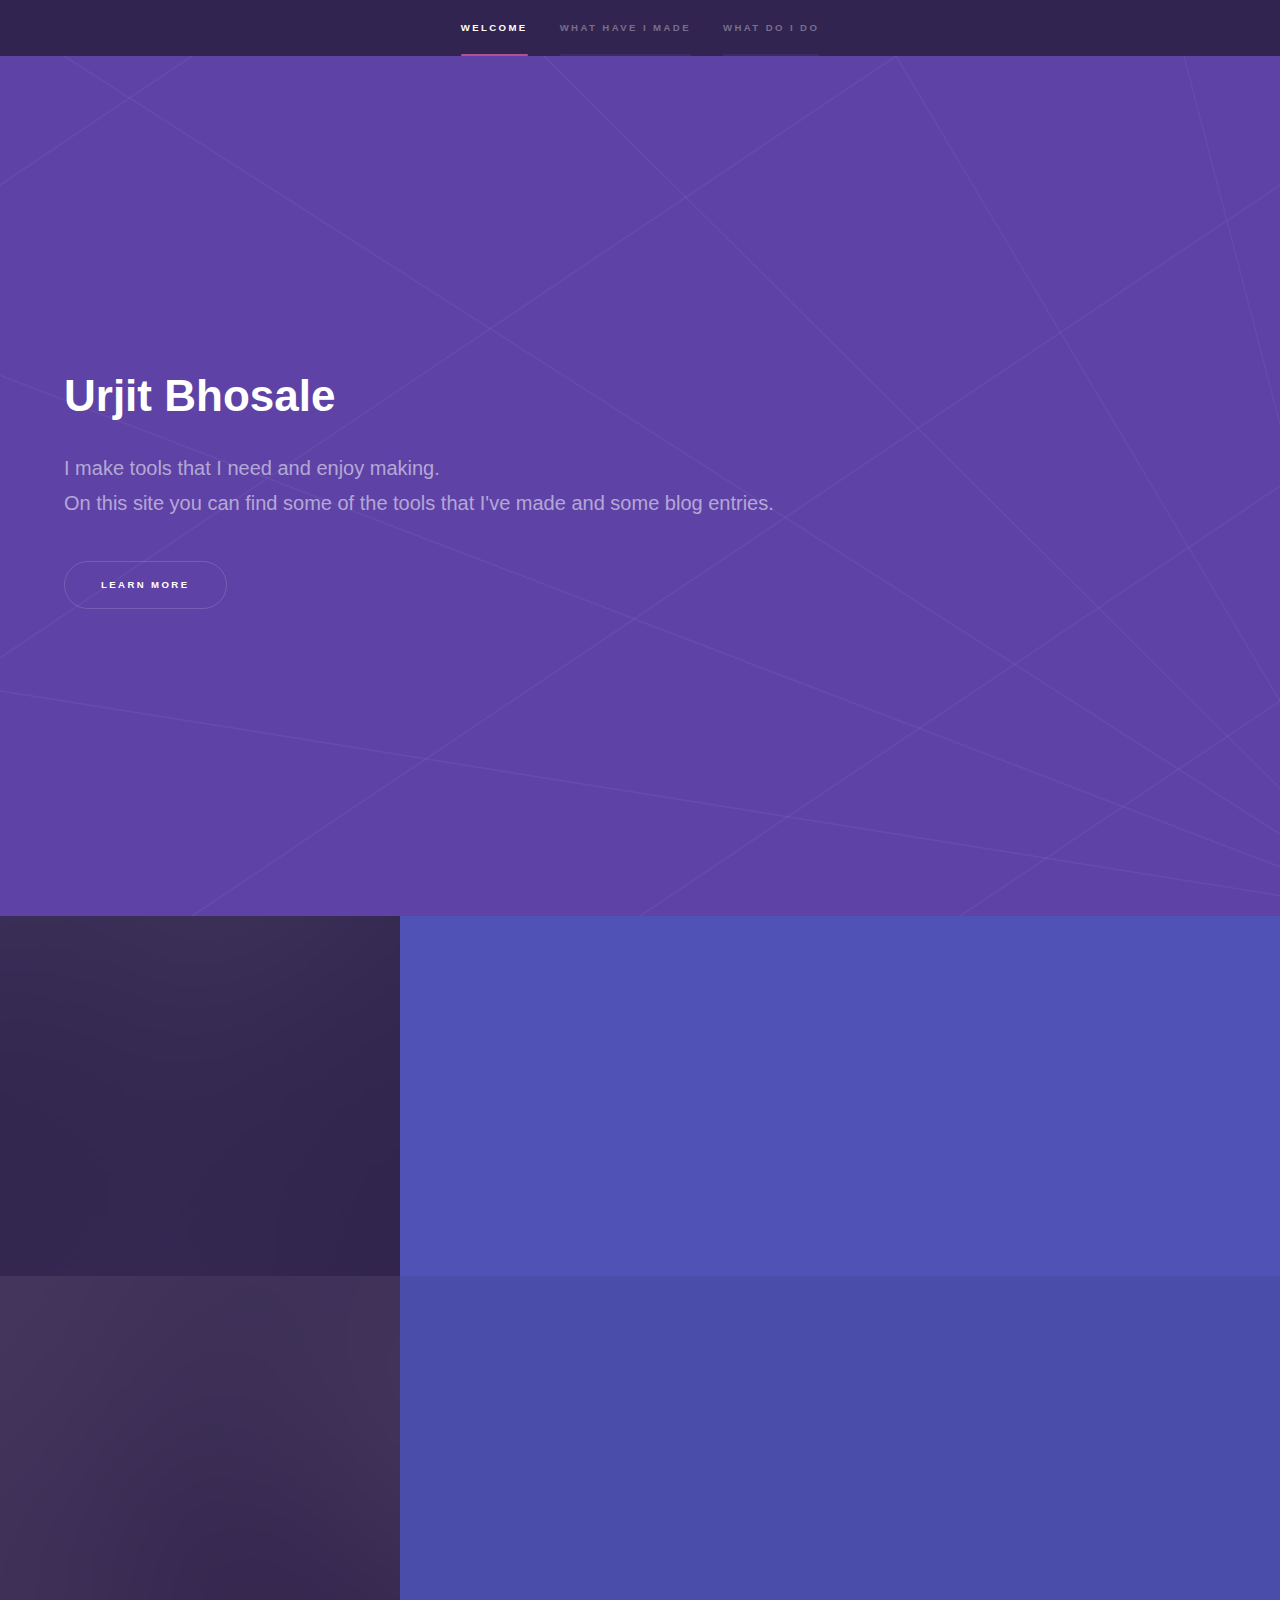
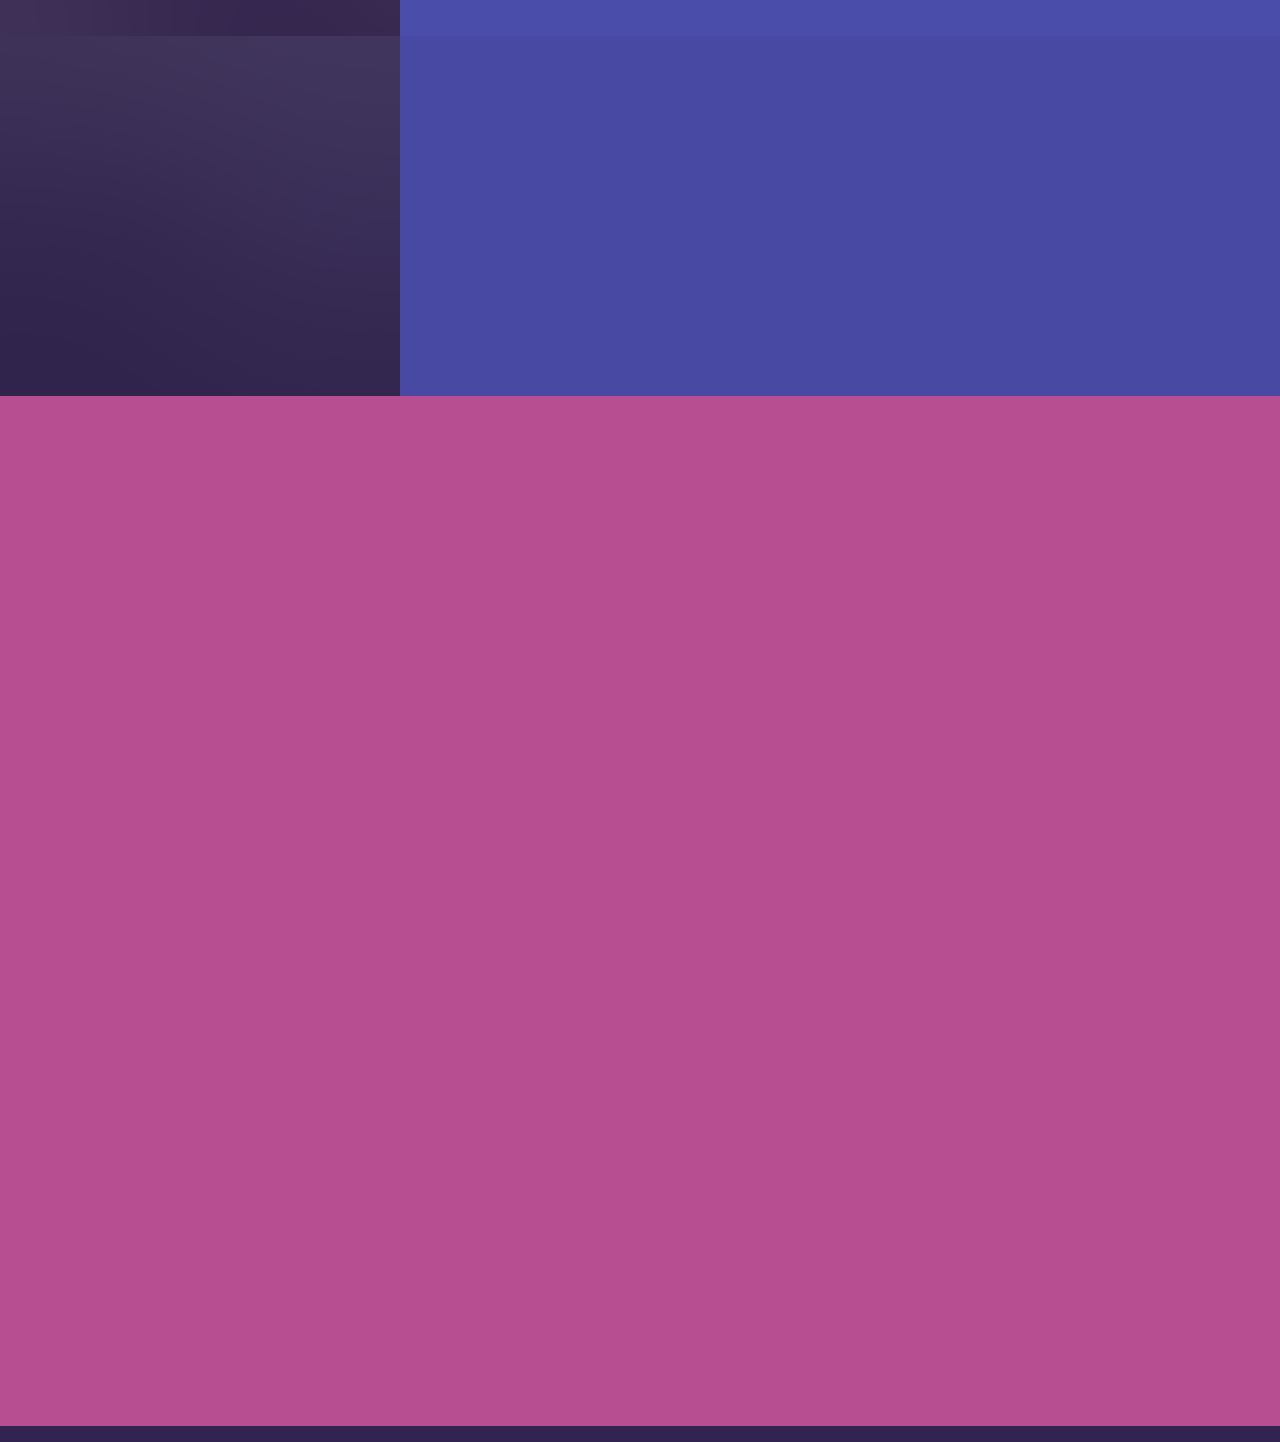
==== index.html @ 3d72e9d4 "first commit" ====
<!DOCTYPE HTML>
<html>
	<head>
		<title>Hyperspace by HTML5 UP</title>
		<meta charset="utf-8" />
		<meta name="viewport" content="width=device-width, initial-scale=1, user-scalable=no" />
		<link rel="stylesheet" href="assets/css/main.css" />
		<noscript><link rel="stylesheet" href="assets/css/noscript.css" /></noscript>
	</head>
	<body class="is-preload">

		<!-- Sidebar -->
			<section id="sidebar">
				<div class="inner">
					<nav>
						<ul>
							<li><a href="#intro">Welcome</a></li>
							<li><a href="#one">What have i made</a></li>
							<li><a href="#two">What do i do</a></li>
						</ul>
					</nav>
				</div>
			</section>

		<!-- Wrapper -->
			<div id="wrapper">

				<!-- Intro -->
					<section id="intro" class="wrapper style1 fullscreen fade-up">
						<div class="inner">
							<h1>Urjit Bhosale</h1>
							<p>I make tools that I need and enjoy making. </br>On this site you can find some of the tools that I've made and some blog entries.</p>
							<ul class="actions">
								<li><a href="#one" class="button scrolly">Learn more</a></li>
							</ul>
						</div>
					</section>

				<!-- One -->
					<section id="one" class="wrapper style2 spotlights">
						<section>
							<a href="#" class="image"><img src="images/pic02.jpg" alt="" data-position="top center" /></a>
							<div class="content">
								<div class="inner">
									<h2>Web Apps</h2>
									<p>Here are all the WebApps I have running right now!</p>
									<ul class="actions">
										<li><a href="generic.html" class="button">Learn more</a></li>
									</ul>
								</div>
							</div>
						</section>
						<section>
							<a href="#" class="image"><img src="images/pic01.jpg" alt="" data-position="center center" /></a>
							<div class="content">
								<div class="inner">
									<h2>Toolbox</h2>
									<p>Things can sometimes get very repetative, Maybe some of these tools can ease your important yet boring tasks?</p>
									<ul class="actions">
										<li><a href="generic.html" class="button">Learn more</a></li>
									</ul>
								</div>
							</div>
						</section>

						<section>
							<a href="#" class="image"><img src="images/pic03.jpg" alt="" data-position="25% 25%" /></a>
							<div class="content">
								<div class="inner">
									<h2>Blog</h2>
									<p>Here are all the blog entires. You can also find some tutorials and guides in here for some of my tools.</p>
									<ul class="actions">
										<li><a href="generic.html" class="button">Learn more</a></li>
									</ul>
								</div>
							</div>
						</section>
					</section>

				<!-- Two -->
					<section id="two" class="wrapper style3 fade-up">
						<div class="inner">
							<h2>What I do</h2>
							<p>Social Media Marketing and Programming. These are the two things that have always made me curious. Here's a few things I've learned through this curiosity.</p>
							<div class="features">
								<section>
									<span class="icon solid major fa-code"></span>
									<h3>.Net Desktop Apps</h3>
									<p>C# was the first programming language through which I started making tools that were actually useful to me. I still use it sometimes although not much in favor of web and electron. </p>
								</section>
								<section>
									<span class="icon solid major fa-code"></span>
									<h3>Electron</h3>
									<p>Despite some of its size related drawbacks I prefer using Electron mostly because I use Linux and its crossplatform abilities are something I really like.</p>
								</section>
								<section>
									<span class="icon solid major fa-desktop"></span>
									<h3>Web Apps</h3>
									<p>I use MongoDB, Express, JQuery and Nodejs for most of my WebApps.</p>
								</section>
								<section>
									<span class="icon solid major fa-users"></span>
									<h3>Social Media Marketing</h3>
									<p>I've been doing SMM from quite some time now. Mostly for profit but sometimes for fun. I grew and sold several instragram pages with over 50k in followers and still use other SM platforms to promote some affiliate products.</p>
								</section>
								<section>
									<span class="icon solid major fa-cog"></span>
									<h3>Automation</h3>
									<p>Nothing feels as exciting as the rush of automating a boring and repetative task. Or, atleast thats what I feel. Whenever I come across any task that feels repetative I always make tools that can make the boring tasks enjoyable.</p>
								</section>
								<section>
									<span class="icon major fa-gem"></span>
									<h3>Scraping Data</h3>
									<p>Scraping useful data is something I need to do semi-regularly for profit reasons. Scraping data is one thing, Scraping useful data is something that really matters.</p>
								</section>
							</div>
						</div>
					</section>

	

			</div>

		<!-- Scripts -->
			<script src="assets/js/jquery.min.js"></script>
			<script src="assets/js/jquery.scrollex.min.js"></script>
			<script src="assets/js/jquery.scrolly.min.js"></script>
			<script src="assets/js/browser.min.js"></script>
			<script src="assets/js/breakpoints.min.js"></script>
			<script src="assets/js/util.js"></script>
			<script src="assets/js/main.js"></script>

	</body>
</html>
---- assets/css/main.css ----
@import url(fontawesome-all.min.css);

/*
	Hyperspace by HTML5 UP
	html5up.net | @ajlkn
	Free for personal and commercial use under the CCA 3.0 license (html5up.net/license)
*/

html, body, div, span, applet, object,
iframe, h1, h2, h3, h4, h5, h6, p, blockquote,
pre, a, abbr, acronym, address, big, cite,
code, del, dfn, em, img, ins, kbd, q, s, samp,
small, strike, strong, sub, sup, tt, var, b,
u, i, center, dl, dt, dd, ol, ul, li, fieldset,
form, label, legend, table, caption, tbody,
tfoot, thead, tr, th, td, article, aside,
canvas, details, embed, figure, figcaption,
footer, header, hgroup, menu, nav, output, ruby,
section, summary, time, mark, audio, video {
	margin: 0;
	padding: 0;
	border: 0;
	font-size: 100%;
	font: inherit;
	vertical-align: baseline;}

article, aside, details, figcaption, figure,
footer, header, hgroup, menu, nav, section {
	display: block;}

body {
	line-height: 1;
}

ol, ul {
	list-style: none;
}

blockquote, q {
	quotes: none;
}

	blockquote:before, blockquote:after, q:before, q:after {
		content: '';
		content: none;
	}

table {
	border-collapse: collapse;
	border-spacing: 0;
}

body {
	-webkit-text-size-adjust: none;
}

mark {
	background-color: transparent;
	color: inherit;
}

input::-moz-focus-inner {
	border: 0;
	padding: 0;
}

input, select, textarea {
	-moz-appearance: none;
	-webkit-appearance: none;
	-ms-appearance: none;
	appearance: none;
}

/* Basic */

	@-ms-viewport {
		width: device-width;
	}

	body {
		-ms-overflow-style: scrollbar;
	}

	@media screen and (max-width: 480px) {

		html, body {
			min-width: 320px;
		}

	}

	html {
		box-sizing: border-box;
	}

	*, *:before, *:after {
		box-sizing: inherit;
	}

	body {
		background: #312450;
	}

		body.is-preload *, body.is-preload *:before, body.is-preload *:after {
			-moz-animation: none !important;
			-webkit-animation: none !important;
			-ms-animation: none !important;
			animation: none !important;
			-moz-transition: none !important;
			-webkit-transition: none !important;
			-ms-transition: none !important;
			transition: none !important;
		}

/* Type */

	body, input, select, textarea {
		color: rgba(255, 255, 255, 0.55);
		font-family: Arial, Helvetica, sans-serif;
		font-size: 16.5pt;
		font-weight: normal;
		line-height: 1.75;
	}

		@media screen and (max-width: 1680px) {

			body, input, select, textarea {
				font-size: 13pt;
			}

		}

		@media screen and (max-width: 1280px) {

			body, input, select, textarea {
				font-size: 12pt;
			}

		}

		@media screen and (max-width: 360px) {

			body, input, select, textarea {
				font-size: 11pt;
			}

		}

	a {
		-moz-transition: color 0.2s ease, border-bottom-color 0.2s ease;
		-webkit-transition: color 0.2s ease, border-bottom-color 0.2s ease;
		-ms-transition: color 0.2s ease, border-bottom-color 0.2s ease;
		transition: color 0.2s ease, border-bottom-color 0.2s ease;
		border-bottom: dotted 1px rgba(255, 255, 255, 0.35);
		color: inherit;
		text-decoration: none;
	}

		a:hover {
			border-bottom-color: transparent;
			color: #ffffff;
		}

	strong, b {
		color: #ffffff;
		font-weight: bold;
	}

	em, i {
		font-style: italic;
	}

	p {
		margin: 0 0 2em 0;
	}

	h1, h2, h3, h4, h5, h6 {
		color: #ffffff;
		font-weight: bold;
		line-height: 1.5;
		margin: 0 0 0.5em 0;
	}

		h1 a, h2 a, h3 a, h4 a, h5 a, h6 a {
			color: inherit;
			text-decoration: none;
		}

	h1 {
		font-size: 2.75em;
	}

		h1.major {
			margin: 0 0 1.3em 0;
			position: relative;
			padding-bottom: 0.35em;
		}

			h1.major:after {
				background-image: -moz-linear-gradient(to right, #5e42a6, #b74e91);
				background-image: -webkit-linear-gradient(to right, #5e42a6, #b74e91);
				background-image: -ms-linear-gradient(to right, #5e42a6, #b74e91);
				background-image: linear-gradient(to right, #5e42a6, #b74e91);
				-moz-transition: max-width 0.2s ease;
				-webkit-transition: max-width 0.2s ease;
				-ms-transition: max-width 0.2s ease;
				transition: max-width 0.2s ease;
				border-radius: 0.2em;
				bottom: 0;
				content: '';
				height: 0.05em;
				position: absolute;
				right: 0;
				width: 100%;
			}

	h2 {
		font-size: 1.75em;
	}

	h3 {
		font-size: 1.1em;
	}

	h4 {
		font-size: 1em;
	}

	h5 {
		font-size: 0.8em;
	}

	h6 {
		font-size: 0.6em;
	}

	@media screen and (max-width: 736px) {

		h1 {
			font-size: 2em;
		}

		h2 {
			font-size: 1.25em;
		}

		h3 {
			font-size: 1em;
		}

		h4 {
			font-size: 0.8em;
		}

		h5 {
			font-size: 0.6em;
		}

		h6 {
			font-size: 0.6em;
		}

	}

	sub {
		font-size: 0.8em;
		position: relative;
		top: 0.5em;
	}

	sup {
		font-size: 0.8em;
		position: relative;
		top: -0.5em;
	}

	blockquote {
		border-left: solid 4px rgba(255, 255, 255, 0.15);
		font-style: italic;
		margin: 0 0 2em 0;
		padding: 0.5em 0 0.5em 2em;
	}

	code {
		background: rgba(255, 255, 255, 0.05);
		border-radius: 0.25em;
		border: solid 1px rgba(255, 255, 255, 0.15);
		font-family: "Courier New", monospace;
		font-size: 0.9em;
		margin: 0 0.25em;
		padding: 0.25em 0.65em;
	}

	pre {
		-webkit-overflow-scrolling: touch;
		font-family: "Courier New", monospace;
		font-size: 0.9em;
		margin: 0 0 2em 0;
	}

		pre code {
			display: block;
			line-height: 1.75em;
			padding: 1em 1.5em;
			overflow-x: auto;
		}

	hr {
		border: 0;
		border-bottom: solid 1px rgba(255, 255, 255, 0.15);
		margin: 2em 0;
	}

		hr.major {
			margin: 3em 0;
		}

	.align-left {
		text-align: left;
	}

	.align-center {
		text-align: center;
	}

	.align-right {
		text-align: right;
	}

/* Row */

	.row {
		display: flex;
		flex-wrap: wrap;
		box-sizing: border-box;
		align-items: stretch;
	}

		.row > * {
			box-sizing: border-box;
		}

		.row.gtr-uniform > * > :last-child {
			margin-bottom: 0;
		}

		.row.aln-left {
			justify-content: flex-start;
		}

		.row.aln-center {
			justify-content: center;
		}

		.row.aln-right {
			justify-content: flex-end;
		}

		.row.aln-top {
			align-items: flex-start;
		}

		.row.aln-middle {
			align-items: center;
		}

		.row.aln-bottom {
			align-items: flex-end;
		}

		.row > .imp {
			order: -1;
		}

		.row > .col-1 {
			width: 8.33333%;
		}

		.row > .off-1 {
			margin-left: 8.33333%;
		}

		.row > .col-2 {
			width: 16.66667%;
		}

		.row > .off-2 {
			margin-left: 16.66667%;
		}

		.row > .col-3 {
			width: 25%;
		}

		.row > .off-3 {
			margin-left: 25%;
		}

		.row > .col-4 {
			width: 33.33333%;
		}

		.row > .off-4 {
			margin-left: 33.33333%;
		}

		.row > .col-5 {
			width: 41.66667%;
		}

		.row > .off-5 {
			margin-left: 41.66667%;
		}

		.row > .col-6 {
			width: 50%;
		}

		.row > .off-6 {
			margin-left: 50%;
		}

		.row > .col-7 {
			width: 58.33333%;
		}

		.row > .off-7 {
			margin-left: 58.33333%;
		}

		.row > .col-8 {
			width: 66.66667%;
		}

		.row > .off-8 {
			margin-left: 66.66667%;
		}

		.row > .col-9 {
			width: 75%;
		}

		.row > .off-9 {
			margin-left: 75%;
		}

		.row > .col-10 {
			width: 83.33333%;
		}

		.row > .off-10 {
			margin-left: 83.33333%;
		}

		.row > .col-11 {
			width: 91.66667%;
		}

		.row > .off-11 {
			margin-left: 91.66667%;
		}

		.row > .col-12 {
			width: 100%;
		}

		.row > .off-12 {
			margin-left: 100%;
		}

		.row.gtr-0 {
			margin-top: 0;
			margin-left: 0em;
		}

			.row.gtr-0 > * {
				padding: 0 0 0 0em;
			}

			.row.gtr-0.gtr-uniform {
				margin-top: 0em;
			}

				.row.gtr-0.gtr-uniform > * {
					padding-top: 0em;
				}

		.row.gtr-25 {
			margin-top: 0;
			margin-left: -0.375em;
		}

			.row.gtr-25 > * {
				padding: 0 0 0 0.375em;
			}

			.row.gtr-25.gtr-uniform {
				margin-top: -0.375em;
			}

				.row.gtr-25.gtr-uniform > * {
					padding-top: 0.375em;
				}

		.row.gtr-50 {
			margin-top: 0;
			margin-left: -0.75em;
		}

			.row.gtr-50 > * {
				padding: 0 0 0 0.75em;
			}

			.row.gtr-50.gtr-uniform {
				margin-top: -0.75em;
			}

				.row.gtr-50.gtr-uniform > * {
					padding-top: 0.75em;
				}

		.row {
			margin-top: 0;
			margin-left: -1.5em;
		}

			.row > * {
				padding: 0 0 0 1.5em;
			}

			.row.gtr-uniform {
				margin-top: -1.5em;
			}

				.row.gtr-uniform > * {
					padding-top: 1.5em;
				}

		.row.gtr-150 {
			margin-top: 0;
			margin-left: -2.25em;
		}

			.row.gtr-150 > * {
				padding: 0 0 0 2.25em;
			}

			.row.gtr-150.gtr-uniform {
				margin-top: -2.25em;
			}

				.row.gtr-150.gtr-uniform > * {
					padding-top: 2.25em;
				}

		.row.gtr-200 {
			margin-top: 0;
			margin-left: -3em;
		}

			.row.gtr-200 > * {
				padding: 0 0 0 3em;
			}

			.row.gtr-200.gtr-uniform {
				margin-top: -3em;
			}

				.row.gtr-200.gtr-uniform > * {
					padding-top: 3em;
				}

		@media screen and (max-width: 1680px) {

			.row {
				display: flex;
				flex-wrap: wrap;
				box-sizing: border-box;
				align-items: stretch;
			}

				.row > * {
					box-sizing: border-box;
				}

				.row.gtr-uniform > * > :last-child {
					margin-bottom: 0;
				}

				.row.aln-left {
					justify-content: flex-start;
				}

				.row.aln-center {
					justify-content: center;
				}

				.row.aln-right {
					justify-content: flex-end;
				}

				.row.aln-top {
					align-items: flex-start;
				}

				.row.aln-middle {
					align-items: center;
				}

				.row.aln-bottom {
					align-items: flex-end;
				}

				.row > .imp-xlarge {
					order: -1;
				}

				.row > .col-1-xlarge {
					width: 8.33333%;
				}

				.row > .off-1-xlarge {
					margin-left: 8.33333%;
				}

				.row > .col-2-xlarge {
					width: 16.66667%;
				}

				.row > .off-2-xlarge {
					margin-left: 16.66667%;
				}

				.row > .col-3-xlarge {
					width: 25%;
				}

				.row > .off-3-xlarge {
					margin-left: 25%;
				}

				.row > .col-4-xlarge {
					width: 33.33333%;
				}

				.row > .off-4-xlarge {
					margin-left: 33.33333%;
				}

				.row > .col-5-xlarge {
					width: 41.66667%;
				}

				.row > .off-5-xlarge {
					margin-left: 41.66667%;
				}

				.row > .col-6-xlarge {
					width: 50%;
				}

				.row > .off-6-xlarge {
					margin-left: 50%;
				}

				.row > .col-7-xlarge {
					width: 58.33333%;
				}

				.row > .off-7-xlarge {
					margin-left: 58.33333%;
				}

				.row > .col-8-xlarge {
					width: 66.66667%;
				}

				.row > .off-8-xlarge {
					margin-left: 66.66667%;
				}

				.row > .col-9-xlarge {
					width: 75%;
				}

				.row > .off-9-xlarge {
					margin-left: 75%;
				}

				.row > .col-10-xlarge {
					width: 83.33333%;
				}

				.row > .off-10-xlarge {
					margin-left: 83.33333%;
				}

				.row > .col-11-xlarge {
					width: 91.66667%;
				}

				.row > .off-11-xlarge {
					margin-left: 91.66667%;
				}

				.row > .col-12-xlarge {
					width: 100%;
				}

				.row > .off-12-xlarge {
					margin-left: 100%;
				}

				.row.gtr-0 {
					margin-top: 0;
					margin-left: 0em;
				}

					.row.gtr-0 > * {
						padding: 0 0 0 0em;
					}

					.row.gtr-0.gtr-uniform {
						margin-top: 0em;
					}

						.row.gtr-0.gtr-uniform > * {
							padding-top: 0em;
						}

				.row.gtr-25 {
					margin-top: 0;
					margin-left: -0.375em;
				}

					.row.gtr-25 > * {
						padding: 0 0 0 0.375em;
					}

					.row.gtr-25.gtr-uniform {
						margin-top: -0.375em;
					}

						.row.gtr-25.gtr-uniform > * {
							padding-top: 0.375em;
						}

				.row.gtr-50 {
					margin-top: 0;
					margin-left: -0.75em;
				}

					.row.gtr-50 > * {
						padding: 0 0 0 0.75em;
					}

					.row.gtr-50.gtr-uniform {
						margin-top: -0.75em;
					}

						.row.gtr-50.gtr-uniform > * {
							padding-top: 0.75em;
						}

				.row {
					margin-top: 0;
					margin-left: -1.5em;
				}

					.row > * {
						padding: 0 0 0 1.5em;
					}

					.row.gtr-uniform {
						margin-top: -1.5em;
					}

						.row.gtr-uniform > * {
							padding-top: 1.5em;
						}

				.row.gtr-150 {
					margin-top: 0;
					margin-left: -2.25em;
				}

					.row.gtr-150 > * {
						padding: 0 0 0 2.25em;
					}

					.row.gtr-150.gtr-uniform {
						margin-top: -2.25em;
					}

						.row.gtr-150.gtr-uniform > * {
							padding-top: 2.25em;
						}

				.row.gtr-200 {
					margin-top: 0;
					margin-left: -3em;
				}

					.row.gtr-200 > * {
						padding: 0 0 0 3em;
					}

					.row.gtr-200.gtr-uniform {
						margin-top: -3em;
					}

						.row.gtr-200.gtr-uniform > * {
							padding-top: 3em;
						}

		}

		@media screen and (max-width: 1280px) {

			.row {
				display: flex;
				flex-wrap: wrap;
				box-sizing: border-box;
				align-items: stretch;
			}

				.row > * {
					box-sizing: border-box;
				}

				.row.gtr-uniform > * > :last-child {
					margin-bottom: 0;
				}

				.row.aln-left {
					justify-content: flex-start;
				}

				.row.aln-center {
					justify-content: center;
				}

				.row.aln-right {
					justify-content: flex-end;
				}

				.row.aln-top {
					align-items: flex-start;
				}

				.row.aln-middle {
					align-items: center;
				}

				.row.aln-bottom {
					align-items: flex-end;
				}

				.row > .imp-large {
					order: -1;
				}

				.row > .col-1-large {
					width: 8.33333%;
				}

				.row > .off-1-large {
					margin-left: 8.33333%;
				}

				.row > .col-2-large {
					width: 16.66667%;
				}

				.row > .off-2-large {
					margin-left: 16.66667%;
				}

				.row > .col-3-large {
					width: 25%;
				}

				.row > .off-3-large {
					margin-left: 25%;
				}

				.row > .col-4-large {
					width: 33.33333%;
				}

				.row > .off-4-large {
					margin-left: 33.33333%;
				}

				.row > .col-5-large {
					width: 41.66667%;
				}

				.row > .off-5-large {
					margin-left: 41.66667%;
				}

				.row > .col-6-large {
					width: 50%;
				}

				.row > .off-6-large {
					margin-left: 50%;
				}

				.row > .col-7-large {
					width: 58.33333%;
				}

				.row > .off-7-large {
					margin-left: 58.33333%;
				}

				.row > .col-8-large {
					width: 66.66667%;
				}

				.row > .off-8-large {
					margin-left: 66.66667%;
				}

				.row > .col-9-large {
					width: 75%;
				}

				.row > .off-9-large {
					margin-left: 75%;
				}

				.row > .col-10-large {
					width: 83.33333%;
				}

				.row > .off-10-large {
					margin-left: 83.33333%;
				}

				.row > .col-11-large {
					width: 91.66667%;
				}

				.row > .off-11-large {
					margin-left: 91.66667%;
				}

				.row > .col-12-large {
					width: 100%;
				}

				.row > .off-12-large {
					margin-left: 100%;
				}

				.row.gtr-0 {
					margin-top: 0;
					margin-left: 0em;
				}

					.row.gtr-0 > * {
						padding: 0 0 0 0em;
					}

					.row.gtr-0.gtr-uniform {
						margin-top: 0em;
					}

						.row.gtr-0.gtr-uniform > * {
							padding-top: 0em;
						}

				.row.gtr-25 {
					margin-top: 0;
					margin-left: -0.375em;
				}

					.row.gtr-25 > * {
						padding: 0 0 0 0.375em;
					}

					.row.gtr-25.gtr-uniform {
						margin-top: -0.375em;
					}

						.row.gtr-25.gtr-uniform > * {
							padding-top: 0.375em;
						}

				.row.gtr-50 {
					margin-top: 0;
					margin-left: -0.75em;
				}

					.row.gtr-50 > * {
						padding: 0 0 0 0.75em;
					}

					.row.gtr-50.gtr-uniform {
						margin-top: -0.75em;
					}

						.row.gtr-50.gtr-uniform > * {
							padding-top: 0.75em;
						}

				.row {
					margin-top: 0;
					margin-left: -1.5em;
				}

					.row > * {
						padding: 0 0 0 1.5em;
					}

					.row.gtr-uniform {
						margin-top: -1.5em;
					}

						.row.gtr-uniform > * {
							padding-top: 1.5em;
						}

				.row.gtr-150 {
					margin-top: 0;
					margin-left: -2.25em;
				}

					.row.gtr-150 > * {
						padding: 0 0 0 2.25em;
					}

					.row.gtr-150.gtr-uniform {
						margin-top: -2.25em;
					}

						.row.gtr-150.gtr-uniform > * {
							padding-top: 2.25em;
						}

				.row.gtr-200 {
					margin-top: 0;
					margin-left: -3em;
				}

					.row.gtr-200 > * {
						padding: 0 0 0 3em;
					}

					.row.gtr-200.gtr-uniform {
						margin-top: -3em;
					}

						.row.gtr-200.gtr-uniform > * {
							padding-top: 3em;
						}

		}

		@media screen and (max-width: 980px) {

			.row {
				display: flex;
				flex-wrap: wrap;
				box-sizing: border-box;
				align-items: stretch;
			}

				.row > * {
					box-sizing: border-box;
				}

				.row.gtr-uniform > * > :last-child {
					margin-bottom: 0;
				}

				.row.aln-left {
					justify-content: flex-start;
				}

				.row.aln-center {
					justify-content: center;
				}

				.row.aln-right {
					justify-content: flex-end;
				}

				.row.aln-top {
					align-items: flex-start;
				}

				.row.aln-middle {
					align-items: center;
				}

				.row.aln-bottom {
					align-items: flex-end;
				}

				.row > .imp-medium {
					order: -1;
				}

				.row > .col-1-medium {
					width: 8.33333%;
				}

				.row > .off-1-medium {
					margin-left: 8.33333%;
				}

				.row > .col-2-medium {
					width: 16.66667%;
				}

				.row > .off-2-medium {
					margin-left: 16.66667%;
				}

				.row > .col-3-medium {
					width: 25%;
				}

				.row > .off-3-medium {
					margin-left: 25%;
				}

				.row > .col-4-medium {
					width: 33.33333%;
				}

				.row > .off-4-medium {
					margin-left: 33.33333%;
				}

				.row > .col-5-medium {
					width: 41.66667%;
				}

				.row > .off-5-medium {
					margin-left: 41.66667%;
				}

				.row > .col-6-medium {
					width: 50%;
				}

				.row > .off-6-medium {
					margin-left: 50%;
				}

				.row > .col-7-medium {
					width: 58.33333%;
				}

				.row > .off-7-medium {
					margin-left: 58.33333%;
				}

				.row > .col-8-medium {
					width: 66.66667%;
				}

				.row > .off-8-medium {
					margin-left: 66.66667%;
				}

				.row > .col-9-medium {
					width: 75%;
				}

				.row > .off-9-medium {
					margin-left: 75%;
				}

				.row > .col-10-medium {
					width: 83.33333%;
				}

				.row > .off-10-medium {
					margin-left: 83.33333%;
				}

				.row > .col-11-medium {
					width: 91.66667%;
				}

				.row > .off-11-medium {
					margin-left: 91.66667%;
				}

				.row > .col-12-medium {
					width: 100%;
				}

				.row > .off-12-medium {
					margin-left: 100%;
				}

				.row.gtr-0 {
					margin-top: 0;
					margin-left: 0em;
				}

					.row.gtr-0 > * {
						padding: 0 0 0 0em;
					}

					.row.gtr-0.gtr-uniform {
						margin-top: 0em;
					}

						.row.gtr-0.gtr-uniform > * {
							padding-top: 0em;
						}

				.row.gtr-25 {
					margin-top: 0;
					margin-left: -0.375em;
				}

					.row.gtr-25 > * {
						padding: 0 0 0 0.375em;
					}

					.row.gtr-25.gtr-uniform {
						margin-top: -0.375em;
					}

						.row.gtr-25.gtr-uniform > * {
							padding-top: 0.375em;
						}

				.row.gtr-50 {
					margin-top: 0;
					margin-left: -0.75em;
				}

					.row.gtr-50 > * {
						padding: 0 0 0 0.75em;
					}

					.row.gtr-50.gtr-uniform {
						margin-top: -0.75em;
					}

						.row.gtr-50.gtr-uniform > * {
							padding-top: 0.75em;
						}

				.row {
					margin-top: 0;
					margin-left: -1.5em;
				}

					.row > * {
						padding: 0 0 0 1.5em;
					}

					.row.gtr-uniform {
						margin-top: -1.5em;
					}

						.row.gtr-uniform > * {
							padding-top: 1.5em;
						}

				.row.gtr-150 {
					margin-top: 0;
					margin-left: -2.25em;
				}

					.row.gtr-150 > * {
						padding: 0 0 0 2.25em;
					}

					.row.gtr-150.gtr-uniform {
						margin-top: -2.25em;
					}

						.row.gtr-150.gtr-uniform > * {
							padding-top: 2.25em;
						}

				.row.gtr-200 {
					margin-top: 0;
					margin-left: -3em;
				}

					.row.gtr-200 > * {
						padding: 0 0 0 3em;
					}

					.row.gtr-200.gtr-uniform {
						margin-top: -3em;
					}

						.row.gtr-200.gtr-uniform > * {
							padding-top: 3em;
						}

		}

		@media screen and (max-width: 736px) {

			.row {
				display: flex;
				flex-wrap: wrap;
				box-sizing: border-box;
				align-items: stretch;
			}

				.row > * {
					box-sizing: border-box;
				}

				.row.gtr-uniform > * > :last-child {
					margin-bottom: 0;
				}

				.row.aln-left {
					justify-content: flex-start;
				}

				.row.aln-center {
					justify-content: center;
				}

				.row.aln-right {
					justify-content: flex-end;
				}

				.row.aln-top {
					align-items: flex-start;
				}

				.row.aln-middle {
					align-items: center;
				}

				.row.aln-bottom {
					align-items: flex-end;
				}

				.row > .imp-small {
					order: -1;
				}

				.row > .col-1-small {
					width: 8.33333%;
				}

				.row > .off-1-small {
					margin-left: 8.33333%;
				}

				.row > .col-2-small {
					width: 16.66667%;
				}

				.row > .off-2-small {
					margin-left: 16.66667%;
				}

				.row > .col-3-small {
					width: 25%;
				}

				.row > .off-3-small {
					margin-left: 25%;
				}

				.row > .col-4-small {
					width: 33.33333%;
				}

				.row > .off-4-small {
					margin-left: 33.33333%;
				}

				.row > .col-5-small {
					width: 41.66667%;
				}

				.row > .off-5-small {
					margin-left: 41.66667%;
				}

				.row > .col-6-small {
					width: 50%;
				}

				.row > .off-6-small {
					margin-left: 50%;
				}

				.row > .col-7-small {
					width: 58.33333%;
				}

				.row > .off-7-small {
					margin-left: 58.33333%;
				}

				.row > .col-8-small {
					width: 66.66667%;
				}

				.row > .off-8-small {
					margin-left: 66.66667%;
				}

				.row > .col-9-small {
					width: 75%;
				}

				.row > .off-9-small {
					margin-left: 75%;
				}

				.row > .col-10-small {
					width: 83.33333%;
				}

				.row > .off-10-small {
					margin-left: 83.33333%;
				}

				.row > .col-11-small {
					width: 91.66667%;
				}

				.row > .off-11-small {
					margin-left: 91.66667%;
				}

				.row > .col-12-small {
					width: 100%;
				}

				.row > .off-12-small {
					margin-left: 100%;
				}

				.row.gtr-0 {
					margin-top: 0;
					margin-left: 0em;
				}

					.row.gtr-0 > * {
						padding: 0 0 0 0em;
					}

					.row.gtr-0.gtr-uniform {
						margin-top: 0em;
					}

						.row.gtr-0.gtr-uniform > * {
							padding-top: 0em;
						}

				.row.gtr-25 {
					margin-top: 0;
					margin-left: -0.375em;
				}

					.row.gtr-25 > * {
						padding: 0 0 0 0.375em;
					}

					.row.gtr-25.gtr-uniform {
						margin-top: -0.375em;
					}

						.row.gtr-25.gtr-uniform > * {
							padding-top: 0.375em;
						}

				.row.gtr-50 {
					margin-top: 0;
					margin-left: -0.75em;
				}

					.row.gtr-50 > * {
						padding: 0 0 0 0.75em;
					}

					.row.gtr-50.gtr-uniform {
						margin-top: -0.75em;
					}

						.row.gtr-50.gtr-uniform > * {
							padding-top: 0.75em;
						}

				.row {
					margin-top: 0;
					margin-left: -1.5em;
				}

					.row > * {
						padding: 0 0 0 1.5em;
					}

					.row.gtr-uniform {
						margin-top: -1.5em;
					}

						.row.gtr-uniform > * {
							padding-top: 1.5em;
						}

				.row.gtr-150 {
					margin-top: 0;
					margin-left: -2.25em;
				}

					.row.gtr-150 > * {
						padding: 0 0 0 2.25em;
					}

					.row.gtr-150.gtr-uniform {
						margin-top: -2.25em;
					}

						.row.gtr-150.gtr-uniform > * {
							padding-top: 2.25em;
						}

				.row.gtr-200 {
					margin-top: 0;
					margin-left: -3em;
				}

					.row.gtr-200 > * {
						padding: 0 0 0 3em;
					}

					.row.gtr-200.gtr-uniform {
						margin-top: -3em;
					}

						.row.gtr-200.gtr-uniform > * {
							padding-top: 3em;
						}

		}

		@media screen and (max-width: 480px) {

			.row {
				display: flex;
				flex-wrap: wrap;
				box-sizing: border-box;
				align-items: stretch;
			}

				.row > * {
					box-sizing: border-box;
				}

				.row.gtr-uniform > * > :last-child {
					margin-bottom: 0;
				}

				.row.aln-left {
					justify-content: flex-start;
				}

				.row.aln-center {
					justify-content: center;
				}

				.row.aln-right {
					justify-content: flex-end;
				}

				.row.aln-top {
					align-items: flex-start;
				}

				.row.aln-middle {
					align-items: center;
				}

				.row.aln-bottom {
					align-items: flex-end;
				}

				.row > .imp-xsmall {
					order: -1;
				}

				.row > .col-1-xsmall {
					width: 8.33333%;
				}

				.row > .off-1-xsmall {
					margin-left: 8.33333%;
				}

				.row > .col-2-xsmall {
					width: 16.66667%;
				}

				.row > .off-2-xsmall {
					margin-left: 16.66667%;
				}

				.row > .col-3-xsmall {
					width: 25%;
				}

				.row > .off-3-xsmall {
					margin-left: 25%;
				}

				.row > .col-4-xsmall {
					width: 33.33333%;
				}

				.row > .off-4-xsmall {
					margin-left: 33.33333%;
				}

				.row > .col-5-xsmall {
					width: 41.66667%;
				}

				.row > .off-5-xsmall {
					margin-left: 41.66667%;
				}

				.row > .col-6-xsmall {
					width: 50%;
				}

				.row > .off-6-xsmall {
					margin-left: 50%;
				}

				.row > .col-7-xsmall {
					width: 58.33333%;
				}

				.row > .off-7-xsmall {
					margin-left: 58.33333%;
				}

				.row > .col-8-xsmall {
					width: 66.66667%;
				}

				.row > .off-8-xsmall {
					margin-left: 66.66667%;
				}

				.row > .col-9-xsmall {
					width: 75%;
				}

				.row > .off-9-xsmall {
					margin-left: 75%;
				}

				.row > .col-10-xsmall {
					width: 83.33333%;
				}

				.row > .off-10-xsmall {
					margin-left: 83.33333%;
				}

				.row > .col-11-xsmall {
					width: 91.66667%;
				}

				.row > .off-11-xsmall {
					margin-left: 91.66667%;
				}

				.row > .col-12-xsmall {
					width: 100%;
				}

				.row > .off-12-xsmall {
					margin-left: 100%;
				}

				.row.gtr-0 {
					margin-top: 0;
					margin-left: 0em;
				}

					.row.gtr-0 > * {
						padding: 0 0 0 0em;
					}

					.row.gtr-0.gtr-uniform {
						margin-top: 0em;
					}

						.row.gtr-0.gtr-uniform > * {
							padding-top: 0em;
						}

				.row.gtr-25 {
					margin-top: 0;
					margin-left: -0.375em;
				}

					.row.gtr-25 > * {
						padding: 0 0 0 0.375em;
					}

					.row.gtr-25.gtr-uniform {
						margin-top: -0.375em;
					}

						.row.gtr-25.gtr-uniform > * {
							padding-top: 0.375em;
						}

				.row.gtr-50 {
					margin-top: 0;
					margin-left: -0.75em;
				}

					.row.gtr-50 > * {
						padding: 0 0 0 0.75em;
					}

					.row.gtr-50.gtr-uniform {
						margin-top: -0.75em;
					}

						.row.gtr-50.gtr-uniform > * {
							padding-top: 0.75em;
						}

				.row {
					margin-top: 0;
					margin-left: -1.5em;
				}

					.row > * {
						padding: 0 0 0 1.5em;
					}

					.row.gtr-uniform {
						margin-top: -1.5em;
					}

						.row.gtr-uniform > * {
							padding-top: 1.5em;
						}

				.row.gtr-150 {
					margin-top: 0;
					margin-left: -2.25em;
				}

					.row.gtr-150 > * {
						padding: 0 0 0 2.25em;
					}

					.row.gtr-150.gtr-uniform {
						margin-top: -2.25em;
					}

						.row.gtr-150.gtr-uniform > * {
							padding-top: 2.25em;
						}

				.row.gtr-200 {
					margin-top: 0;
					margin-left: -3em;
				}

					.row.gtr-200 > * {
						padding: 0 0 0 3em;
					}

					.row.gtr-200.gtr-uniform {
						margin-top: -3em;
					}

						.row.gtr-200.gtr-uniform > * {
							padding-top: 3em;
						}

		}

/* Box */

	.box {
		border-radius: 0.25em;
		border: solid 1px rgba(255, 255, 255, 0.15);
		margin-bottom: 2em;
		padding: 1.5em;
	}

		.box > :last-child,
		.box > :last-child > :last-child,
		.box > :last-child > :last-child > :last-child {
			margin-bottom: 0;
		}

		.box.alt {
			border: 0;
			border-radius: 0;
			padding: 0;
		}

/* Button */

	input[type="submit"],
	input[type="reset"],
	input[type="button"],
	button,
	.button {
		-moz-appearance: none;
		-webkit-appearance: none;
		-ms-appearance: none;
		appearance: none;
		-moz-transition: border-color 0.2s ease;
		-webkit-transition: border-color 0.2s ease;
		-ms-transition: border-color 0.2s ease;
		transition: border-color 0.2s ease;
		background-color: transparent;
		border: solid 1px !important;
		border-color: rgba(255, 255, 255, 0.15) !important;
		border-radius: 3em;
		color: #ffffff !important;
		cursor: pointer;
		display: inline-block;
		font-size: 0.6em;
		font-weight: bold;
		height: calc(4.75em + 2px);
		letter-spacing: 0.25em;
		line-height: 4.75em;
		outline: 0;
		padding: 0 3.75em;
		position: relative;
		text-align: center;
		text-decoration: none;
		text-transform: uppercase;
		white-space: nowrap;
	}

		input[type="submit"]:after,
		input[type="reset"]:after,
		input[type="button"]:after,
		button:after,
		.button:after {
			-moz-transform: scale(0.25);
			-webkit-transform: scale(0.25);
			-ms-transform: scale(0.25);
			transform: scale(0.25);
			pointer-events: none;
			-moz-transition: opacity 0.2s ease, -moz-transform 0.2s ease;
			-webkit-transition: opacity 0.2s ease, -webkit-transform 0.2s ease;
			-ms-transition: opacity 0.2s ease, -ms-transform 0.2s ease;
			transition: opacity 0.2s ease, transform 0.2s ease;
			background: #ffffff;
			border-radius: 3em;
			content: '';
			height: 100%;
			left: 0;
			opacity: 0;
			position: absolute;
			top: 0;
			width: 100%;
		}

		input[type="submit"].icon:before,
		input[type="reset"].icon:before,
		input[type="button"].icon:before,
		button.icon:before,
		.button.icon:before {
			margin-right: 0.75em;
		}

		input[type="submit"].fit,
		input[type="reset"].fit,
		input[type="button"].fit,
		button.fit,
		.button.fit {
			width: 100%;
		}

		input[type="submit"].small,
		input[type="reset"].small,
		input[type="button"].small,
		button.small,
		.button.small {
			font-size: 0.4em;
		}

		input[type="submit"].large,
		input[type="reset"].large,
		input[type="button"].large,
		button.large,
		.button.large {
			font-size: 0.8em;
		}

		input[type="submit"].primary,
		input[type="reset"].primary,
		input[type="button"].primary,
		button.primary,
		.button.primary {
			background-color: #ffffff;
			color: #312450 !important;
		}

			input[type="submit"].primary:after,
			input[type="reset"].primary:after,
			input[type="button"].primary:after,
			button.primary:after,
			.button.primary:after {
				display: none;
			}

		input[type="submit"].disabled, input[type="submit"]:disabled,
		input[type="reset"].disabled,
		input[type="reset"]:disabled,
		input[type="button"].disabled,
		input[type="button"]:disabled,
		button.disabled,
		button:disabled,
		.button.disabled,
		.button:disabled {
			cursor: default;
			opacity: 0.5;
			pointer-events: none;
		}

		input[type="submit"]:hover,
		input[type="reset"]:hover,
		input[type="button"]:hover,
		button:hover,
		.button:hover {
			border-color: rgba(255, 255, 255, 0.55) !important;
		}

			input[type="submit"]:hover:after,
			input[type="reset"]:hover:after,
			input[type="button"]:hover:after,
			button:hover:after,
			.button:hover:after {
				opacity: 0.05;
				-moz-transform: scale(1);
				-webkit-transform: scale(1);
				-ms-transform: scale(1);
				transform: scale(1);
			}

			input[type="submit"]:hover:active,
			input[type="reset"]:hover:active,
			input[type="button"]:hover:active,
			button:hover:active,
			.button:hover:active {
				border-color: #ffffff !important;
			}

				input[type="submit"]:hover:active:after,
				input[type="reset"]:hover:active:after,
				input[type="button"]:hover:active:after,
				button:hover:active:after,
				.button:hover:active:after {
					opacity: 0.1;
				}

/* Features */

	.features {
		display: -moz-flex;
		display: -webkit-flex;
		display: -ms-flex;
		display: flex;
		-moz-flex-wrap: wrap;
		-webkit-flex-wrap: wrap;
		-ms-flex-wrap: wrap;
		flex-wrap: wrap;
		border-radius: 0.25em;
		border: solid 1px rgba(255, 255, 255, 0.15);
		background: rgba(255, 255, 255, 0.05);
		margin: 0 0 2em 0;
	}

		.features section {
			padding: 3.5em 3em 1em 7em ;
			width: 50%;
			border-top: solid 1px rgba(255, 255, 255, 0.15);
			position: relative;
		}

			.features section:nth-child(-n + 2) {
				border-top-width: 0;
			}

			.features section:nth-child(2n) {
				border-left: solid 1px rgba(255, 255, 255, 0.15);
			}

			.features section .icon {
				-moz-transition: opacity 0.5s ease, -moz-transform 0.5s ease;
				-webkit-transition: opacity 0.5s ease, -webkit-transform 0.5s ease;
				-ms-transition: opacity 0.5s ease, -ms-transform 0.5s ease;
				transition: opacity 0.5s ease, transform 0.5s ease;
				-moz-transition-delay: 1s;
				-webkit-transition-delay: 1s;
				-ms-transition-delay: 1s;
				transition-delay: 1s;
				-moz-transform: scale(1);
				-webkit-transform: scale(1);
				-ms-transform: scale(1);
				transform: scale(1);
				position: absolute;
				left: 3em;
				top: 3em;
				opacity: 1;
			}

			.features section:nth-child(1) .icon {
				-moz-transition-delay: 0.15s;
				-webkit-transition-delay: 0.15s;
				-ms-transition-delay: 0.15s;
				transition-delay: 0.15s;
			}

			.features section:nth-child(2) .icon {
				-moz-transition-delay: 0.3s;
				-webkit-transition-delay: 0.3s;
				-ms-transition-delay: 0.3s;
				transition-delay: 0.3s;
			}

			.features section:nth-child(3) .icon {
				-moz-transition-delay: 0.45s;
				-webkit-transition-delay: 0.45s;
				-ms-transition-delay: 0.45s;
				transition-delay: 0.45s;
			}

			.features section:nth-child(4) .icon {
				-moz-transition-delay: 0.6s;
				-webkit-transition-delay: 0.6s;
				-ms-transition-delay: 0.6s;
				transition-delay: 0.6s;
			}

			.features section:nth-child(5) .icon {
				-moz-transition-delay: 0.75s;
				-webkit-transition-delay: 0.75s;
				-ms-transition-delay: 0.75s;
				transition-delay: 0.75s;
			}

			.features section:nth-child(6) .icon {
				-moz-transition-delay: 0.9s;
				-webkit-transition-delay: 0.9s;
				-ms-transition-delay: 0.9s;
				transition-delay: 0.9s;
			}

			.features section:nth-child(7) .icon {
				-moz-transition-delay: 1.05s;
				-webkit-transition-delay: 1.05s;
				-ms-transition-delay: 1.05s;
				transition-delay: 1.05s;
			}

			.features section:nth-child(8) .icon {
				-moz-transition-delay: 1.2s;
				-webkit-transition-delay: 1.2s;
				-ms-transition-delay: 1.2s;
				transition-delay: 1.2s;
			}

			.features section:nth-child(9) .icon {
				-moz-transition-delay: 1.35s;
				-webkit-transition-delay: 1.35s;
				-ms-transition-delay: 1.35s;
				transition-delay: 1.35s;
			}

			.features section:nth-child(10) .icon {
				-moz-transition-delay: 1.5s;
				-webkit-transition-delay: 1.5s;
				-ms-transition-delay: 1.5s;
				transition-delay: 1.5s;
			}

			.features section:nth-child(11) .icon {
				-moz-transition-delay: 1.65s;
				-webkit-transition-delay: 1.65s;
				-ms-transition-delay: 1.65s;
				transition-delay: 1.65s;
			}

			.features section:nth-child(12) .icon {
				-moz-transition-delay: 1.8s;
				-webkit-transition-delay: 1.8s;
				-ms-transition-delay: 1.8s;
				transition-delay: 1.8s;
			}

			.features section:nth-child(13) .icon {
				-moz-transition-delay: 1.95s;
				-webkit-transition-delay: 1.95s;
				-ms-transition-delay: 1.95s;
				transition-delay: 1.95s;
			}

			.features section:nth-child(14) .icon {
				-moz-transition-delay: 2.1s;
				-webkit-transition-delay: 2.1s;
				-ms-transition-delay: 2.1s;
				transition-delay: 2.1s;
			}

			.features section:nth-child(15) .icon {
				-moz-transition-delay: 2.25s;
				-webkit-transition-delay: 2.25s;
				-ms-transition-delay: 2.25s;
				transition-delay: 2.25s;
			}

			.features section:nth-child(16) .icon {
				-moz-transition-delay: 2.4s;
				-webkit-transition-delay: 2.4s;
				-ms-transition-delay: 2.4s;
				transition-delay: 2.4s;
			}

			.features section:nth-child(17) .icon {
				-moz-transition-delay: 2.55s;
				-webkit-transition-delay: 2.55s;
				-ms-transition-delay: 2.55s;
				transition-delay: 2.55s;
			}

			.features section:nth-child(18) .icon {
				-moz-transition-delay: 2.7s;
				-webkit-transition-delay: 2.7s;
				-ms-transition-delay: 2.7s;
				transition-delay: 2.7s;
			}

			.features section:nth-child(19) .icon {
				-moz-transition-delay: 2.85s;
				-webkit-transition-delay: 2.85s;
				-ms-transition-delay: 2.85s;
				transition-delay: 2.85s;
			}

			.features section:nth-child(20) .icon {
				-moz-transition-delay: 3s;
				-webkit-transition-delay: 3s;
				-ms-transition-delay: 3s;
				transition-delay: 3s;
			}

		.features.inactive section .icon {
			-moz-transform: scale(0.5);
			-webkit-transform: scale(0.5);
			-ms-transform: scale(0.5);
			transform: scale(0.5);
			opacity: 0;
		}

		@media screen and (max-width: 980px) {

			.features {
				display: block;
			}

				.features section {
					border-top-width: 1px !important;
					border-left-width: 0 !important;
					width: 100%;
				}

					.features section:first-child {
						border-top-width: 0 !important;
					}

		}

		@media screen and (max-width: 736px) {

			.features section {
				padding: 2.5em 1.5em 0.1em 5.5em ;
			}

				.features section .icon {
					left: 1.5em;
					top: 2em;
				}

		}

		@media screen and (max-width: 480px) {

			.features section {
				padding: 2em 1.5em 0.1em 1.5em ;
			}

				.features section .icon {
					left: 0;
					position: relative;
					top: 0;
				}

		}

/* Form */

	form {
		margin: 0 0 2em 0;
	}

		form > :last-child {
			margin-bottom: 0;
		}

		form > .fields {
			display: -moz-flex;
			display: -webkit-flex;
			display: -ms-flex;
			display: flex;
			-moz-flex-wrap: wrap;
			-webkit-flex-wrap: wrap;
			-ms-flex-wrap: wrap;
			flex-wrap: wrap;
			width: calc(100% + 3em);
			margin: -1.5em 0 2em -1.5em;
		}

			form > .fields > .field {
				-moz-flex-grow: 0;
				-webkit-flex-grow: 0;
				-ms-flex-grow: 0;
				flex-grow: 0;
				-moz-flex-shrink: 0;
				-webkit-flex-shrink: 0;
				-ms-flex-shrink: 0;
				flex-shrink: 0;
				padding: 1.5em 0 0 1.5em;
				width: calc(100% - 1.5em);
			}

				form > .fields > .field.half {
					width: calc(50% - 0.75em);
				}

				form > .fields > .field.third {
					width: calc(100%/3 - 0.5em);
				}

				form > .fields > .field.quarter {
					width: calc(25% - 0.375em);
				}

		@media screen and (max-width: 480px) {

			form > .fields {
				width: calc(100% + 3em);
				margin: -1.5em 0 2em -1.5em;
			}

				form > .fields > .field {
					padding: 1.5em 0 0 1.5em;
					width: calc(100% - 1.5em);
				}

					form > .fields > .field.half {
						width: calc(100% - 1.5em);
					}

					form > .fields > .field.third {
						width: calc(100% - 1.5em);
					}

					form > .fields > .field.quarter {
						width: calc(100% - 1.5em);
					}

		}

	label {
		color: #ffffff;
		font-weight: bold;
		line-height: 1.5;
		margin: 0 0 0.7em 0;
		display: block;
		font-size: 1.1em;
	}

	input[type="text"],
	input[type="password"],
	input[type="email"],
	input[type="tel"],
	select,
	textarea {
		-moz-appearance: none;
		-webkit-appearance: none;
		-ms-appearance: none;
		appearance: none;
		background: rgba(255, 255, 255, 0.05);
		border-radius: 0.25em;
		border: none;
		border: solid 1px rgba(255, 255, 255, 0.15);
		color: inherit;
		display: block;
		outline: 0;
		padding: 0 1em;
		text-decoration: none;
		width: 100%;
	}

		input[type="text"]:invalid,
		input[type="password"]:invalid,
		input[type="email"]:invalid,
		input[type="tel"]:invalid,
		select:invalid,
		textarea:invalid {
			box-shadow: none;
		}

		input[type="text"]:focus,
		input[type="password"]:focus,
		input[type="email"]:focus,
		input[type="tel"]:focus,
		select:focus,
		textarea:focus {
			border-color: #ffffff;
			box-shadow: 0 0 0 1px #ffffff;
		}

	select {
		background-image: url("data:image/svg+xml;charset=utf8,%3Csvg xmlns='http://www.w3.org/2000/svg' width='40' height='40' preserveAspectRatio='none' viewBox='0 0 40 40'%3E%3Cpath d='M9.4,12.3l10.4,10.4l10.4-10.4c0.2-0.2,0.5-0.4,0.9-0.4c0.3,0,0.6,0.1,0.9,0.4l3.3,3.3c0.2,0.2,0.4,0.5,0.4,0.9 c0,0.4-0.1,0.6-0.4,0.9L20.7,31.9c-0.2,0.2-0.5,0.4-0.9,0.4c-0.3,0-0.6-0.1-0.9-0.4L4.3,17.3c-0.2-0.2-0.4-0.5-0.4-0.9 c0-0.4,0.1-0.6,0.4-0.9l3.3-3.3c0.2-0.2,0.5-0.4,0.9-0.4S9.1,12.1,9.4,12.3z' fill='rgba(255, 255, 255, 0.15)' /%3E%3C/svg%3E");
		background-size: 1.25rem;
		background-repeat: no-repeat;
		background-position: calc(100% - 1rem) center;
		height: 2.75em;
		padding-right: 2.75em;
		text-overflow: ellipsis;
	}

		select option {
			color: #ffffff;
			background: #312450;
		}

		select:focus::-ms-value {
			background-color: transparent;
		}

		select::-ms-expand {
			display: none;
		}

	input[type="text"],
	input[type="password"],
	input[type="email"],
	select {
		height: 2.75em;
	}

	textarea {
		padding: 0.75em 1em;
	}

		body.is-ie textarea {
			min-height: 10em;
		}

	input[type="checkbox"],
	input[type="radio"] {
		-moz-appearance: none;
		-webkit-appearance: none;
		-ms-appearance: none;
		appearance: none;
		display: block;
		float: left;
		margin-right: -2em;
		opacity: 0;
		width: 1em;
		z-index: -1;
	}

		input[type="checkbox"] + label,
		input[type="radio"] + label {
			text-decoration: none;
			color: rgba(255, 255, 255, 0.55);
			cursor: pointer;
			display: inline-block;
			font-size: 1em;
			font-weight: normal;
			padding-left: 2.4em;
			padding-right: 0.75em;
			position: relative;
		}

			input[type="checkbox"] + label:before,
			input[type="radio"] + label:before {
				-moz-osx-font-smoothing: grayscale;
				-webkit-font-smoothing: antialiased;
				display: inline-block;
				font-style: normal;
				font-variant: normal;
				text-rendering: auto;
				line-height: 1;
				text-transform: none !important;
				font-family: 'Font Awesome 5 Free';
				font-weight: 900;
			}

			input[type="checkbox"] + label:before,
			input[type="radio"] + label:before {
				background: rgba(255, 255, 255, 0.05);
				border-radius: 0.25em;
				border: solid 1px rgba(255, 255, 255, 0.15);
				content: '';
				display: inline-block;
				font-size: 0.8em;
				height: 2.0625em;
				left: 0;
				line-height: 2.0625em;
				position: absolute;
				text-align: center;
				top: 0;
				width: 2.0625em;
			}

		input[type="checkbox"]:checked + label:before,
		input[type="radio"]:checked + label:before {
			background: #ffffff;
			border-color: #ffffff;
			color: #b74e91;
			content: '\f00c';
		}

		input[type="checkbox"]:focus + label:before,
		input[type="radio"]:focus + label:before {
			border-color: #ffffff;
			box-shadow: 0 0 0 1px #ffffff;
		}

	input[type="checkbox"] + label:before {
		border-radius: 0.25em;
	}

	input[type="radio"] + label:before {
		border-radius: 100%;
	}

	::-webkit-input-placeholder {
		color: rgba(255, 255, 255, 0.35) !important;
		opacity: 1.0;
	}

	:-moz-placeholder {
		color: rgba(255, 255, 255, 0.35) !important;
		opacity: 1.0;
	}

	::-moz-placeholder {
		color: rgba(255, 255, 255, 0.35) !important;
		opacity: 1.0;
	}

	:-ms-input-placeholder {
		color: rgba(255, 255, 255, 0.35) !important;
		opacity: 1.0;
	}

/* Icon */

	.icon {
		text-decoration: none;
		border-bottom: none;
		position: relative;
	}

		.icon:before {
			-moz-osx-font-smoothing: grayscale;
			-webkit-font-smoothing: antialiased;
			display: inline-block;
			font-style: normal;
			font-variant: normal;
			text-rendering: auto;
			line-height: 1;
			text-transform: none !important;
			font-family: 'Font Awesome 5 Free';
			font-weight: 400;
		}

		.icon > .label {
			display: none;
		}

		.icon:before {
			line-height: inherit;
		}

		.icon.solid:before {
			font-weight: 900;
		}

		.icon.brands:before {
			font-family: 'Font Awesome 5 Brands';
		}

		.icon.major {
			width: 2.5em;
			height: 2.5em;
			display: block;
			background: #ffffff;
			border-radius: 100%;
			color: #312450;
			text-align: center;
			line-height: 2.5em;
			margin: 0 0 1.3em 0;
		}

			.icon.major:before {
				font-size: 1.25em;
			}

				.wrapper.style1 .icon.major:before {
					color: #5e42a6;
				}

				.wrapper.style1-alt .icon.major:before {
					color: #493382;
				}

				.wrapper.style2 .icon.major:before {
					color: #5052b5;
				}

				.wrapper.style2-alt .icon.major:before {
					color: #3e4094;
				}

				.wrapper.style3 .icon.major:before {
					color: #b74e91;
				}

				.wrapper.style3-alt .icon.major:before {
					color: #953d75;
				}

/* Image */

	.image {
		border-radius: 0.25em;
		border: 0;
		display: inline-block;
		position: relative;
	}

		.image img {
			border-radius: 0.25em;
			display: block;
		}

		.image.left, .image.right {
			max-width: 40%;
		}

			.image.left img, .image.right img {
				width: 100%;
			}

		.image.left {
			float: left;
			margin: 0 1.5em 1em 0;
			top: 0.25em;
		}

		.image.right {
			float: right;
			margin: 0 0 1em 1.5em;
			top: 0.25em;
		}

		.image.fit {
			display: block;
			margin: 0 0 2em 0;
			width: 100%;
		}

			.image.fit img {
				width: 100%;
			}

		.image.main {
			display: block;
			margin: 0 0 3em 0;
			width: 100%;
		}

			.image.main img {
				width: 100%;
			}

/* List */

	ol {
		list-style: decimal;
		margin: 0 0 2em 0;
		padding-left: 1.25em;
	}

		ol li {
			padding-left: 0.25em;
		}

	ul {
		list-style: disc;
		margin: 0 0 2em 0;
		padding-left: 1em;
	}

		ul li {
			padding-left: 0.5em;
		}

		ul.alt {
			list-style: none;
			padding-left: 0;
		}

			ul.alt li {
				border-top: solid 1px rgba(255, 255, 255, 0.15);
				padding: 0.5em 0;
			}

				ul.alt li:first-child {
					border-top: 0;
					padding-top: 0;
				}

	dl {
		margin: 0 0 2em 0;
	}

		dl dt {
			display: block;
			font-weight: bold;
			margin: 0 0 1em 0;
		}

		dl dd {
			margin-left: 2em;
		}

/* Actions */

	ul.actions {
		display: -moz-flex;
		display: -webkit-flex;
		display: -ms-flex;
		display: flex;
		cursor: default;
		list-style: none;
		margin-left: -1em;
		padding-left: 0;
	}

		ul.actions li {
			padding: 0 0 0 1em;
			vertical-align: middle;
		}

		ul.actions.special {
			-moz-justify-content: center;
			-webkit-justify-content: center;
			-ms-justify-content: center;
			justify-content: center;
			width: 100%;
			margin-left: 0;
		}

			ul.actions.special li:first-child {
				padding-left: 0;
			}

		ul.actions.stacked {
			-moz-flex-direction: column;
			-webkit-flex-direction: column;
			-ms-flex-direction: column;
			flex-direction: column;
			margin-left: 0;
		}

			ul.actions.stacked li {
				padding: 1.3em 0 0 0;
			}

				ul.actions.stacked li:first-child {
					padding-top: 0;
				}

		ul.actions.fit {
			width: calc(100% + 1em);
		}

			ul.actions.fit li {
				-moz-flex-grow: 1;
				-webkit-flex-grow: 1;
				-ms-flex-grow: 1;
				flex-grow: 1;
				-moz-flex-shrink: 1;
				-webkit-flex-shrink: 1;
				-ms-flex-shrink: 1;
				flex-shrink: 1;
				width: 100%;
			}

				ul.actions.fit li > * {
					width: 100%;
				}

			ul.actions.fit.stacked {
				width: 100%;
			}

		@media screen and (max-width: 480px) {

			ul.actions:not(.fixed) {
				-moz-flex-direction: column;
				-webkit-flex-direction: column;
				-ms-flex-direction: column;
				flex-direction: column;
				margin-left: 0;
				width: 100% !important;
			}

				ul.actions:not(.fixed) li {
					-moz-flex-grow: 1;
					-webkit-flex-grow: 1;
					-ms-flex-grow: 1;
					flex-grow: 1;
					-moz-flex-shrink: 1;
					-webkit-flex-shrink: 1;
					-ms-flex-shrink: 1;
					flex-shrink: 1;
					padding: 1em 0 0 0;
					text-align: center;
					width: 100%;
				}

					ul.actions:not(.fixed) li > * {
						width: 100%;
					}

					ul.actions:not(.fixed) li:first-child {
						padding-top: 0;
					}

					ul.actions:not(.fixed) li input[type="submit"],
					ul.actions:not(.fixed) li input[type="reset"],
					ul.actions:not(.fixed) li input[type="button"],
					ul.actions:not(.fixed) li button,
					ul.actions:not(.fixed) li .button {
						width: 100%;
					}

						ul.actions:not(.fixed) li input[type="submit"].icon:before,
						ul.actions:not(.fixed) li input[type="reset"].icon:before,
						ul.actions:not(.fixed) li input[type="button"].icon:before,
						ul.actions:not(.fixed) li button.icon:before,
						ul.actions:not(.fixed) li .button.icon:before {
							margin-left: -0.5rem;
						}

		}

/* Contact */

	ul.contact {
		list-style: none;
		padding: 0;
	}

		ul.contact > li {
			padding: 0;
			margin: 1.5em 0 0 0;
		}

			ul.contact > li:first-child {
				margin-top: 0;
			}

/* Icons */

	ul.icons {
		cursor: default;
		list-style: none;
		padding-left: 0;
	}

		ul.icons li {
			display: inline-block;
			padding: 0 0.75em 0 0;
		}

			ul.icons li:last-child {
				padding-right: 0;
			}

			ul.icons li > a, ul.icons li > span {
				border: 0;
			}

				ul.icons li > a .label, ul.icons li > span .label {
					display: none;
				}

/* Menu */

	ul.menu {
		list-style: none;
		padding: 0;
	}

		ul.menu > li {
			border-left: solid 1px rgba(255, 255, 255, 0.15);
			display: inline-block;
			line-height: 1;
			margin-left: 1.5em;
			padding: 0 0 0 1.5em;
		}

			ul.menu > li:first-child {
				border-left: 0;
				margin: 0;
				padding-left: 0;
			}

		@media screen and (max-width: 480px) {

			ul.menu > li {
				border-left: 0;
				display: block;
				line-height: inherit;
				margin: 0.5em 0 0 0;
				padding-left: 0;
			}

		}

/* Section/Article */

	section.special, article.special {
		text-align: center;
	}

	header p {
		color: rgba(255, 255, 255, 0.35);
		position: relative;
		margin: 0 0 1.5em 0;
	}

	header h2 + p {
		font-size: 1.25em;
		margin-top: -1em;
		line-height: 1.5em;
	}

	header h3 + p {
		font-size: 1.1em;
		margin-top: -0.8em;
		line-height: 1.5em;
	}

	header h4 + p,
	header h5 + p,
	header h6 + p {
		font-size: 0.9em;
		margin-top: -0.6em;
		line-height: 1.5em;
	}

/* Split */

	.split {
		display: -moz-flex;
		display: -webkit-flex;
		display: -ms-flex;
		display: flex;
	}

		.split > * {
			width: calc(50% - 2.5em);
		}

		.split > :nth-child(2n - 1) {
			padding-right: 2.5em;
			border-right: solid 1px rgba(255, 255, 255, 0.15);
		}

		.split > :nth-child(2n) {
			padding-left: 2.5em;
		}

		.split.style1 > :nth-child(2n - 1) {
			width: calc(66.66666% - 2.5em);
		}

		.split.style1 > :nth-child(2n) {
			width: calc(33.33333% - 2.5em);
		}

		@media screen and (max-width: 1680px) {

			.split > * {
				width: calc(50% - 2em);
			}

			.split > :nth-child(2n - 1) {
				padding-right: 2em;
			}

			.split > :nth-child(2n) {
				padding-left: 2em;
			}

			.split.style1 > :nth-child(2n - 1) {
				width: calc(66.66666% - 2em);
			}

			.split.style1 > :nth-child(2n) {
				width: calc(33.33333% - 2em);
			}

		}

		@media screen and (max-width: 980px) {

			.split {
				display: block;
			}

				.split > * {
					border-top: solid 1px rgba(255, 255, 255, 0.15);
					margin: 4em 0 0 0;
					padding: 4em 0 0 0;
					width: 100% !important;
				}

				.split > :nth-child(2n - 1) {
					border-right: 0;
					padding-right: 0;
				}

				.split > :nth-child(2n) {
					padding-left: 0;
				}

				.split > :first-child {
					border-top: 0;
					margin-top: 0;
					padding-top: 0;
				}

		}

		@media screen and (max-width: 736px) {

			.split > * {
				margin: 3em 0 0 0;
				padding: 3em 0 0 0;
			}

		}

/* Spotlights */

	.spotlights > section {
		display: -moz-flex;
		display: -webkit-flex;
		display: -ms-flex;
		display: flex;
		-moz-flex-direction: row;
		-webkit-flex-direction: row;
		-ms-flex-direction: row;
		flex-direction: row;
		min-height: 22.5em;
	}

		body.is-ie .spotlights > section {
			min-height: 0;
		}

		.spotlights > section > .image {
			background-position: center center;
			background-size: cover;
			border-radius: 0;
			display: block;
			position: relative;
			width: 25em;
		}

			.spotlights > section > .image img {
				border-radius: 0;
				display: block;
			}

			.spotlights > section > .image:before {
				-moz-transition: opacity 1s ease;
				-webkit-transition: opacity 1s ease;
				-ms-transition: opacity 1s ease;
				transition: opacity 1s ease;
				background: rgba(49, 36, 80, 0.9);
				content: '';
				display: block;
				height: 100%;
				left: 0;
				opacity: 0;
				position: absolute;
				top: 0;
				width: 100%;
			}

		.spotlights > section > .content {
			padding: 4em 5em 2em 5em ;
			display: -moz-flex;
			display: -webkit-flex;
			display: -ms-flex;
			display: flex;
			-moz-flex-direction: column;
			-webkit-flex-direction: column;
			-ms-flex-direction: column;
			flex-direction: column;
			-moz-justify-content: center;
			-webkit-justify-content: center;
			-ms-justify-content: center;
			justify-content: center;
			width: 50em;
			-ms-flex: 1;
		}

			.spotlights > section > .content > .inner {
				-moz-transform: translateX(0) translateY(0);
				-webkit-transform: translateX(0) translateY(0);
				-ms-transform: translateX(0) translateY(0);
				transform: translateX(0) translateY(0);
				-moz-transition: opacity 1s ease, -moz-transform 1s ease;
				-webkit-transition: opacity 1s ease, -webkit-transform 1s ease;
				-ms-transition: opacity 1s ease, -ms-transform 1s ease;
				transition: opacity 1s ease, transform 1s ease;
				opacity: 1;
			}

		.spotlights > section:nth-child(2) {
			background-color: rgba(0, 0, 0, 0.05);
		}

		.spotlights > section:nth-child(3) {
			background-color: rgba(0, 0, 0, 0.1);
		}

		.spotlights > section.inactive > .image:before,
		body.is-preload .spotlights > section > .image:before {
			opacity: 1;
		}

		.spotlights > section.inactive > .content > .inner,
		body.is-preload .spotlights > section > .content > .inner {
			-moz-transform: translateX(-1em);
			-webkit-transform: translateX(-1em);
			-ms-transform: translateX(-1em);
			transform: translateX(-1em);
			opacity: 0;
		}

		@media screen and (max-width: 1680px) {

			.spotlights > section > .content {
				padding: 4em 4em 2em 4em ;
			}

		}

		@media screen and (max-width: 980px) {

			.spotlights > section {
				display: block;
			}

				.spotlights > section > .image {
					width: 100%;
					height: 50vh;
				}

				.spotlights > section > .content {
					width: 100%;
				}

				.spotlights > section.inactive > .content > .inner,
				body.is-preload .spotlights > section > .content > .inner {
					-moz-transform: translateY(1em);
					-webkit-transform: translateY(1em);
					-ms-transform: translateY(1em);
					transform: translateY(1em);
				}

		}

		@media screen and (max-width: 736px) {

			.spotlights > section > .image {
				height: 50vh;
				min-height: 15em;
			}

			.spotlights > section > .content {
				padding: 3em 2em 1em 2em ;
			}

		}

/* Table */

	.table-wrapper {
		-webkit-overflow-scrolling: touch;
		overflow-x: auto;
	}

	table {
		margin: 0 0 2em 0;
		width: 100%;
	}

		table tbody tr {
			border: solid 1px rgba(255, 255, 255, 0.15);
			border-left: 0;
			border-right: 0;
		}

			table tbody tr:nth-child(2n + 1) {
				background-color: rgba(255, 255, 255, 0.05);
			}

		table td {
			padding: 0.75em 0.75em;
		}

		table th {
			color: #ffffff;
			font-size: 1em;
			font-weight: bold;
			padding: 0 0.75em 0.75em 0.75em;
			text-align: left;
		}

		table thead {
			border-bottom: solid 2px rgba(255, 255, 255, 0.15);
		}

		table tfoot {
			border-top: solid 2px rgba(255, 255, 255, 0.15);
		}

		table.alt {
			border-collapse: separate;
		}

			table.alt tbody tr td {
				border: solid 1px rgba(255, 255, 255, 0.15);
				border-left-width: 0;
				border-top-width: 0;
			}

				table.alt tbody tr td:first-child {
					border-left-width: 1px;
				}

			table.alt tbody tr:first-child td {
				border-top-width: 1px;
			}

			table.alt thead {
				border-bottom: 0;
			}

			table.alt tfoot {
				border-top: 0;
			}

/* Wrapper */

	.wrapper {
		position: relative;
	}

		.wrapper > .inner {
			padding: 5em 5em 3em 5em ;
			max-width: 100%;
			width: 75em;
		}

			@media screen and (max-width: 1680px) {

				.wrapper > .inner {
					padding: 4em 4em 2em 4em ;
				}

			}

			@media screen and (max-width: 1280px) {

				.wrapper > .inner {
					width: 100%;
				}

			}

			@media screen and (max-width: 736px) {

				.wrapper > .inner {
					padding: 3em 2em 1em 2em ;
				}

			}

		.wrapper.alt {
			background-color: #261c3e;
		}

		.wrapper.style1 {
			background-color: #5e42a6;
		}

		.wrapper.style1-alt {
			background-color: #493382;
		}

		.wrapper.style2 {
			background-color: #5052b5;
		}

		.wrapper.style2-alt {
			background-color: #3e4094;
		}

		.wrapper.style3 {
			background-color: #b74e91;
		}

		.wrapper.style3-alt {
			background-color: #953d75;
		}

		.wrapper.fullscreen {
			display: -moz-flex;
			display: -webkit-flex;
			display: -ms-flex;
			display: flex;
			-moz-flex-direction: column;
			-webkit-flex-direction: column;
			-ms-flex-direction: column;
			flex-direction: column;
			-moz-justify-content: center;
			-webkit-justify-content: center;
			-ms-justify-content: center;
			justify-content: center;
			min-height: 100vh;
		}

			body.is-ie .wrapper.fullscreen {
				height: 100vh;
			}

			@media screen and (max-width: 1280px) {

				.wrapper.fullscreen {
					min-height: calc(100vh - 2.5em);
				}

					body.is-ie .wrapper.fullscreen {
						height: calc(100vh - 2.5em);
					}

			}

			@media screen and (max-width: 736px) {

				.wrapper.fullscreen {
					padding: 2em 0;
					min-height: 0;
				}

					body.is-ie .wrapper.fullscreen {
						height: auto;
					}

			}

		.wrapper.fade-up > .inner {
			-moz-transform: translateY(0);
			-webkit-transform: translateY(0);
			-ms-transform: translateY(0);
			transform: translateY(0);
			-moz-transition: opacity 1s ease, -moz-transform 1s ease;
			-webkit-transition: opacity 1s ease, -webkit-transform 1s ease;
			-ms-transition: opacity 1s ease, -ms-transform 1s ease;
			transition: opacity 1s ease, transform 1s ease;
			opacity: 1.0;
		}

		.wrapper.fade-up.inactive > .inner,
		body.is-preload .wrapper.fade-up > .inner {
			opacity: 0;
			-moz-transform: translateY(1em);
			-webkit-transform: translateY(1em);
			-ms-transform: translateY(1em);
			transform: translateY(1em);
		}

		.wrapper.fade-down > .inner {
			-moz-transform: translateY(0);
			-webkit-transform: translateY(0);
			-ms-transform: translateY(0);
			transform: translateY(0);
			-moz-transition: opacity 1s ease, -moz-transform 1s ease;
			-webkit-transition: opacity 1s ease, -webkit-transform 1s ease;
			-ms-transition: opacity 1s ease, -ms-transform 1s ease;
			transition: opacity 1s ease, transform 1s ease;
			opacity: 1.0;
		}

		.wrapper.fade-down.inactive > .inner,
		body.is-preload .wrapper.fade-down > .inner {
			opacity: 0;
			-moz-transform: translateY(-1em);
			-webkit-transform: translateY(-1em);
			-ms-transform: translateY(-1em);
			transform: translateY(-1em);
		}

		.wrapper.fade > .inner {
			-moz-transition: opacity 1s ease;
			-webkit-transition: opacity 1s ease;
			-ms-transition: opacity 1s ease;
			transition: opacity 1s ease;
			opacity: 1.0;
		}

		.wrapper.fade.inactive > .inner,
		body.is-preload .wrapper.fade > .inner {
			opacity: 0;
		}

/* Header */

	#header {
		display: -moz-flex;
		display: -webkit-flex;
		display: -ms-flex;
		display: flex;
		background-color: #5e42a6;
		cursor: default;
		padding: 1.75em 2em;
	}

		#header > .title {
			border: 0;
			color: #ffffff;
			display: block;
			font-size: 1.25em;
			font-weight: bold;
		}

		#header > nav {
			-moz-flex: 1;
			-webkit-flex: 1;
			-ms-flex: 1;
			flex: 1;
			text-align: right;
		}

			#header > nav > ul {
				margin: 0;
				padding: 0;
			}

				#header > nav > ul > li {
					display: inline-block;
					margin-left: 1.75em;
					padding: 0;
					vertical-align: middle;
				}

					#header > nav > ul > li:first-child {
						margin-left: 0;
					}

					#header > nav > ul > li a {
						border: 0;
						color: rgba(255, 255, 255, 0.35);
						display: inline-block;
						font-size: 0.6em;
						font-weight: bold;
						letter-spacing: 0.25em;
						text-transform: uppercase;
					}

						#header > nav > ul > li a:hover {
							color: rgba(255, 255, 255, 0.55);
						}

						#header > nav > ul > li a.active {
							color: #ffffff;
						}

		@media screen and (max-width: 736px) {

			#header {
				padding: 1em 2em;
			}

		}

		@media screen and (max-width: 480px) {

			#header {
				display: block;
				padding: 0 2em;
				text-align: left;
			}

				#header .title {
					font-size: 1.25em;
					padding: 1em 0;
				}

				#header > nav {
					border-top: solid 1px rgba(255, 255, 255, 0.15);
					text-align: inherit;
				}

					#header > nav > ul > li {
						margin-left: 1.5em;
					}

						#header > nav > ul > li a {
							height: 6em;
							line-height: 6em;
						}

		}

/* Wrapper (main) */

	#sidebar + #wrapper {
		margin-left: 18em;
	}

		@media screen and (max-width: 1280px) {

			#sidebar + #wrapper {
				margin-left: 0;
				padding-top: 3.5em;
			}

		}

		@media screen and (max-width: 736px) {

			#sidebar + #wrapper {
				padding-top: 0;
			}

		}

	#header + #wrapper > .wrapper > .inner {
		margin: 0 auto;
	}

/* Footer */

	#sidebar + #wrapper + #footer {
		margin-left: 18em;
	}

		@media screen and (max-width: 1280px) {

			#sidebar + #wrapper + #footer {
				margin-left: 0;
			}

		}

	#footer > .inner a {
		border-bottom-color: rgba(255, 255, 255, 0.15);
	}

		#footer > .inner a:hover {
			border-bottom-color: transparent;
		}

	#footer > .inner .menu {
		font-size: 0.8em;
		color: rgba(255, 255, 255, 0.15);
	}

	#header + #wrapper + #footer > .inner {
		margin: 0 auto;
	}

/* Sidebar */

	#sidebar {
		padding: 2.5em 2.5em 0.5em 2.5em ;
		background: #312450;
		cursor: default;
		height: 100vh;
		left: 0;
		overflow-x: hidden;
		overflow-y: auto;
		position: fixed;
		text-align: right;
		top: 0;
		width: 18em;
		z-index: 10000;
	}

		#sidebar > .inner {
			display: -moz-flex;
			display: -webkit-flex;
			display: -ms-flex;
			display: flex;
			-moz-flex-direction: column;
			-webkit-flex-direction: column;
			-ms-flex-direction: column;
			flex-direction: column;
			-moz-justify-content: center;
			-webkit-justify-content: center;
			-ms-justify-content: center;
			justify-content: center;
			-moz-transform: translateY(0);
			-webkit-transform: translateY(0);
			-ms-transform: translateY(0);
			transform: translateY(0);
			-moz-transition: opacity 1s ease;
			-webkit-transition: opacity 1s ease;
			-ms-transition: opacity 1s ease;
			transition: opacity 1s ease;
			min-height: 100%;
			opacity: 1;
			width: 100%;
		}

			body.is-ie #sidebar > .inner {
				height: 100%;
			}

		#sidebar nav > ul {
			list-style: none;
			padding: 0;
		}

			#sidebar nav > ul > li {
				-moz-transform: translateY(0);
				-webkit-transform: translateY(0);
				-ms-transform: translateY(0);
				transform: translateY(0);
				-moz-transition: opacity 0.15s ease, -moz-transform 0.75s ease;
				-webkit-transition: opacity 0.15s ease, -webkit-transform 0.75s ease;
				-ms-transition: opacity 0.15s ease, -ms-transform 0.75s ease;
				transition: opacity 0.15s ease, transform 0.75s ease;
				margin: 1.5em 0 0 0;
				opacity: 1;
				padding: 0;
				position: relative;
			}

				#sidebar nav > ul > li:first-child {
					margin: 0;
				}

				#sidebar nav > ul > li:nth-child(1) {
					-moz-transition-delay: 0.45s;
					-webkit-transition-delay: 0.45s;
					-ms-transition-delay: 0.45s;
					transition-delay: 0.45s;
				}

				#sidebar nav > ul > li:nth-child(2) {
					-moz-transition-delay: 0.65s;
					-webkit-transition-delay: 0.65s;
					-ms-transition-delay: 0.65s;
					transition-delay: 0.65s;
				}

				#sidebar nav > ul > li:nth-child(3) {
					-moz-transition-delay: 0.85s;
					-webkit-transition-delay: 0.85s;
					-ms-transition-delay: 0.85s;
					transition-delay: 0.85s;
				}

				#sidebar nav > ul > li:nth-child(4) {
					-moz-transition-delay: 1.05s;
					-webkit-transition-delay: 1.05s;
					-ms-transition-delay: 1.05s;
					transition-delay: 1.05s;
				}

				#sidebar nav > ul > li:nth-child(5) {
					-moz-transition-delay: 1.25s;
					-webkit-transition-delay: 1.25s;
					-ms-transition-delay: 1.25s;
					transition-delay: 1.25s;
				}

				#sidebar nav > ul > li:nth-child(6) {
					-moz-transition-delay: 1.45s;
					-webkit-transition-delay: 1.45s;
					-ms-transition-delay: 1.45s;
					transition-delay: 1.45s;
				}

				#sidebar nav > ul > li:nth-child(7) {
					-moz-transition-delay: 1.65s;
					-webkit-transition-delay: 1.65s;
					-ms-transition-delay: 1.65s;
					transition-delay: 1.65s;
				}

				#sidebar nav > ul > li:nth-child(8) {
					-moz-transition-delay: 1.85s;
					-webkit-transition-delay: 1.85s;
					-ms-transition-delay: 1.85s;
					transition-delay: 1.85s;
				}

				#sidebar nav > ul > li:nth-child(9) {
					-moz-transition-delay: 2.05s;
					-webkit-transition-delay: 2.05s;
					-ms-transition-delay: 2.05s;
					transition-delay: 2.05s;
				}

				#sidebar nav > ul > li:nth-child(10) {
					-moz-transition-delay: 2.25s;
					-webkit-transition-delay: 2.25s;
					-ms-transition-delay: 2.25s;
					transition-delay: 2.25s;
				}

				#sidebar nav > ul > li:nth-child(11) {
					-moz-transition-delay: 2.45s;
					-webkit-transition-delay: 2.45s;
					-ms-transition-delay: 2.45s;
					transition-delay: 2.45s;
				}

				#sidebar nav > ul > li:nth-child(12) {
					-moz-transition-delay: 2.65s;
					-webkit-transition-delay: 2.65s;
					-ms-transition-delay: 2.65s;
					transition-delay: 2.65s;
				}

				#sidebar nav > ul > li:nth-child(13) {
					-moz-transition-delay: 2.85s;
					-webkit-transition-delay: 2.85s;
					-ms-transition-delay: 2.85s;
					transition-delay: 2.85s;
				}

				#sidebar nav > ul > li:nth-child(14) {
					-moz-transition-delay: 3.05s;
					-webkit-transition-delay: 3.05s;
					-ms-transition-delay: 3.05s;
					transition-delay: 3.05s;
				}

				#sidebar nav > ul > li:nth-child(15) {
					-moz-transition-delay: 3.25s;
					-webkit-transition-delay: 3.25s;
					-ms-transition-delay: 3.25s;
					transition-delay: 3.25s;
				}

				#sidebar nav > ul > li:nth-child(16) {
					-moz-transition-delay: 3.45s;
					-webkit-transition-delay: 3.45s;
					-ms-transition-delay: 3.45s;
					transition-delay: 3.45s;
				}

				#sidebar nav > ul > li:nth-child(17) {
					-moz-transition-delay: 3.65s;
					-webkit-transition-delay: 3.65s;
					-ms-transition-delay: 3.65s;
					transition-delay: 3.65s;
				}

				#sidebar nav > ul > li:nth-child(18) {
					-moz-transition-delay: 3.85s;
					-webkit-transition-delay: 3.85s;
					-ms-transition-delay: 3.85s;
					transition-delay: 3.85s;
				}

				#sidebar nav > ul > li:nth-child(19) {
					-moz-transition-delay: 4.05s;
					-webkit-transition-delay: 4.05s;
					-ms-transition-delay: 4.05s;
					transition-delay: 4.05s;
				}

				#sidebar nav > ul > li:nth-child(20) {
					-moz-transition-delay: 4.25s;
					-webkit-transition-delay: 4.25s;
					-ms-transition-delay: 4.25s;
					transition-delay: 4.25s;
				}

		#sidebar nav a {
			-moz-transition: color 0.2s ease;
			-webkit-transition: color 0.2s ease;
			-ms-transition: color 0.2s ease;
			transition: color 0.2s ease;
			border: 0;
			color: rgba(255, 255, 255, 0.35);
			display: block;
			font-size: 0.6em;
			font-weight: bold;
			letter-spacing: 0.25em;
			line-height: 1.75;
			outline: 0;
			padding: 1.35em 0;
			position: relative;
			text-decoration: none;
			text-transform: uppercase;
		}

			#sidebar nav a:before, #sidebar nav a:after {
				border-radius: 0.2em;
				bottom: 0;
				content: '';
				height: 0.2em;
				position: absolute;
				right: 0;
				width: 100%;
			}

			#sidebar nav a:before {
				background: #3c2c62;
			}

			#sidebar nav a:after {
				background-image: -moz-linear-gradient(to right, #5e42a6, #b74e91);
				background-image: -webkit-linear-gradient(to right, #5e42a6, #b74e91);
				background-image: -ms-linear-gradient(to right, #5e42a6, #b74e91);
				background-image: linear-gradient(to right, #5e42a6, #b74e91);
				-moz-transition: max-width 0.2s ease;
				-webkit-transition: max-width 0.2s ease;
				-ms-transition: max-width 0.2s ease;
				transition: max-width 0.2s ease;
				max-width: 0;
			}

			#sidebar nav a:hover {
				color: rgba(255, 255, 255, 0.55);
			}

			#sidebar nav a.active {
				color: #ffffff;
			}

				#sidebar nav a.active:after {
					max-width: 100%;
				}

		body.is-preload #sidebar > .inner {
			opacity: 0;
		}

		body.is-preload #sidebar nav ul li {
			-moz-transform: translateY(2em);
			-webkit-transform: translateY(2em);
			-ms-transform: translateY(2em);
			transform: translateY(2em);
			opacity: 0;
		}

		@media screen and (max-width: 1280px) {

			#sidebar {
				height: 3.5em;
				left: 0;
				line-height: 3.5em;
				overflow: hidden;
				padding: 0;
				text-align: center;
				top: 0;
				width: 100%;
			}

				#sidebar > .inner {
					-moz-flex-direction: row;
					-webkit-flex-direction: row;
					-ms-flex-direction: row;
					flex-direction: row;
					-moz-align-items: -moz-stretch;
					-webkit-align-items: -webkit-stretch;
					-ms-align-items: -ms-stretch;
					align-items: stretch;
					height: inherit;
					line-height: inherit;
				}

				#sidebar nav {
					height: inherit;
					line-height: inherit;
				}

					#sidebar nav ul {
						display: -moz-flex;
						display: -webkit-flex;
						display: -ms-flex;
						display: flex;
						height: inherit;
						line-height: inherit;
						margin: 0;
					}

						#sidebar nav ul li {
							display: block;
							height: inherit;
							line-height: inherit;
							margin: 0 0 0 2em;
							padding: 0;
						}

					#sidebar nav a {
						height: inherit;
						line-height: inherit;
						padding: 0;
					}

						#sidebar nav a:after {
							background-image: none;
							background-color: #b74e91;
						}

		}

		@media screen and (max-width: 736px) {

			#sidebar {
				display: none;
			}

		}

/* Intro */

	#intro {
		background-attachment: fixed;
		background-image: url("images/intro.svg");
		background-position: top right;
		background-repeat: no-repeat;
		background-size: 100% 100%;
	}

		#intro p {
			font-size: 1.25em;
		}

			@media screen and (max-width: 980px) {

				#intro p br {
					display: none;
				}

			}

			@media screen and (max-width: 736px) {

				#intro p {
					font-size: 1em;
				}

			}

		@media screen and (max-width: 1280px) {

			#intro {
				background-attachment: scroll;
			}

		}
---- assets/css/noscript.css ----
/*
	Hyperspace by HTML5 UP
	html5up.net | @ajlkn
	Free for personal and commercial use under the CCA 3.0 license (html5up.net/license)
*/

/* Spotlights */

	.spotlights > section > .image:before {
		opacity: 0 !important;
	}

	.spotlights > section > .content > .inner {
		-moz-transform: none !important;
		-webkit-transform: none !important;
		-ms-transform: none !important;
		transform: none !important;
		opacity: 1 !important;
	}

/* Wrapper */

	.wrapper > .inner {
		opacity: 1 !important;
		-moz-transform: none !important;
		-webkit-transform: none !important;
		-ms-transform: none !important;
		transform: none !important;
	}

/* Sidebar */

	#sidebar > .inner {
		opacity: 1 !important;
	}

	#sidebar nav > ul > li {
		-moz-transform: none !important;
		-webkit-transform: none !important;
		-ms-transform: none !important;
		transform: none !important;
		opacity: 1 !important;
	}
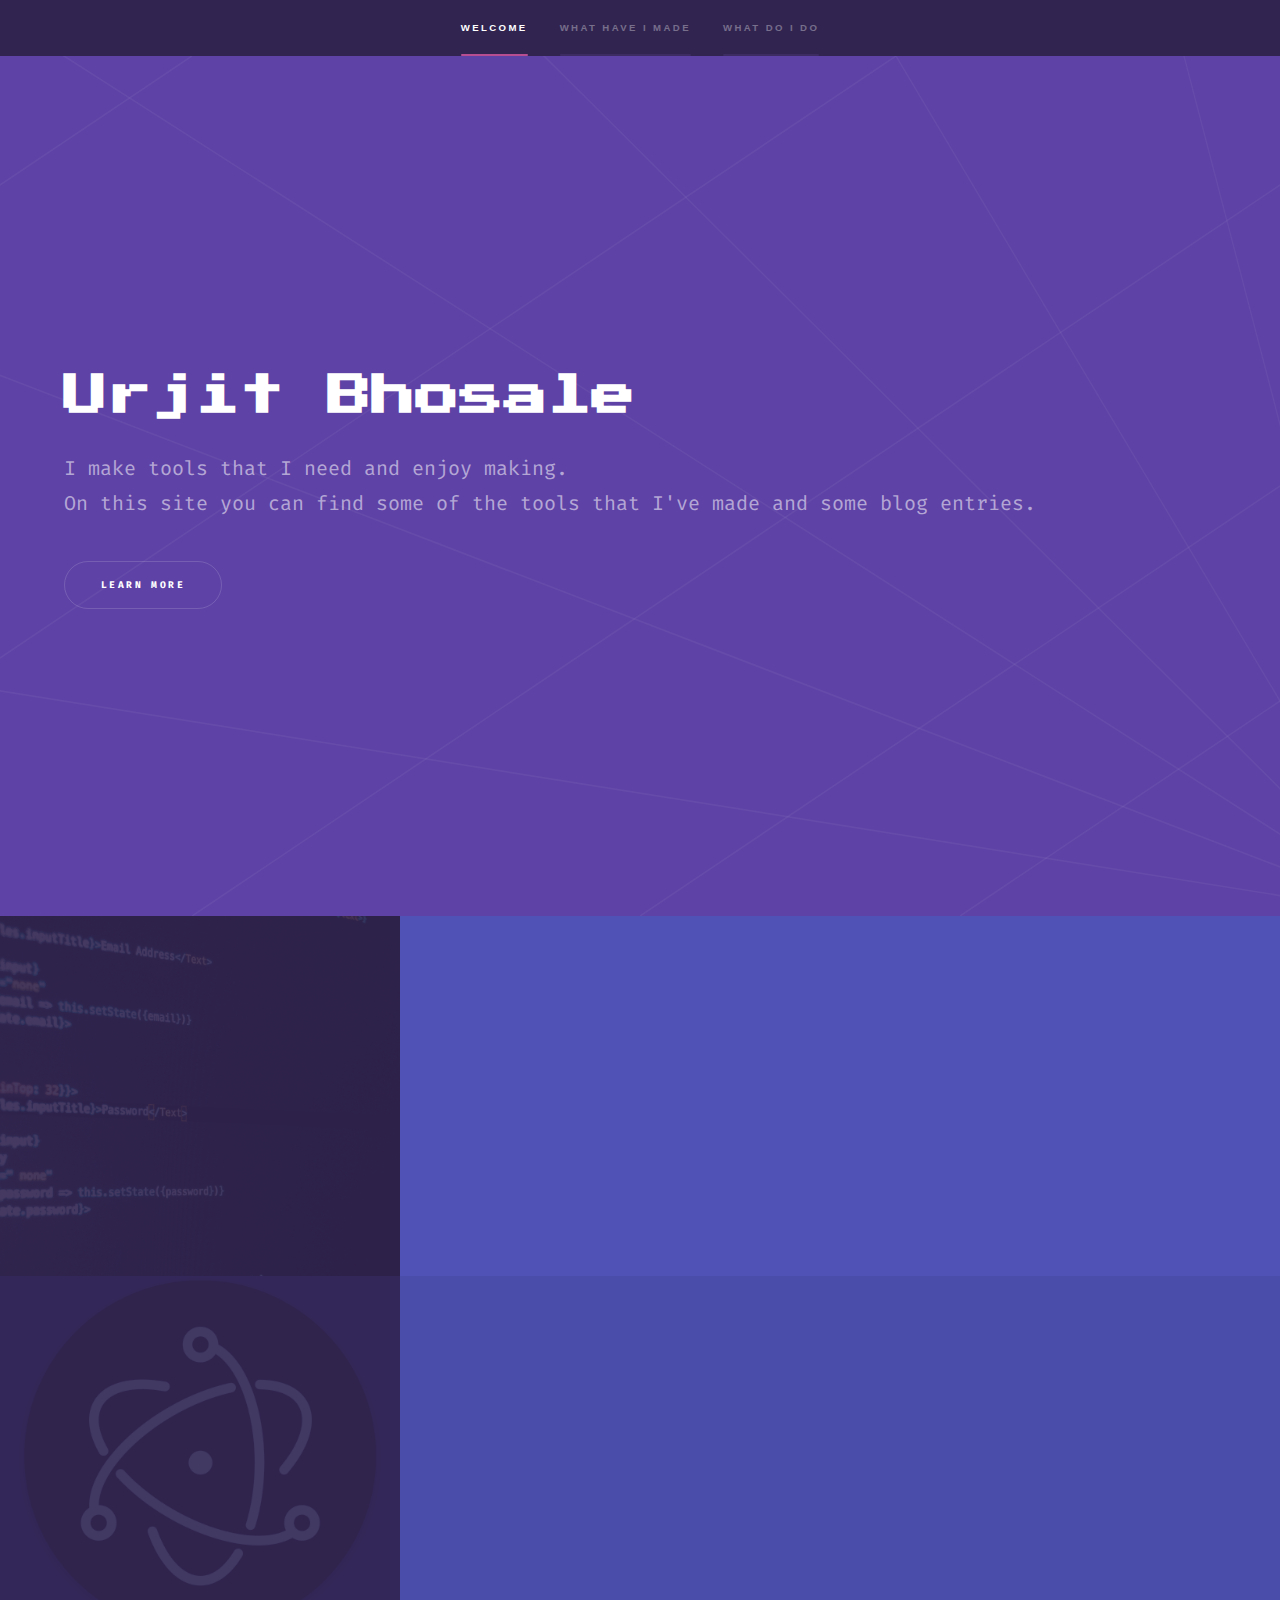
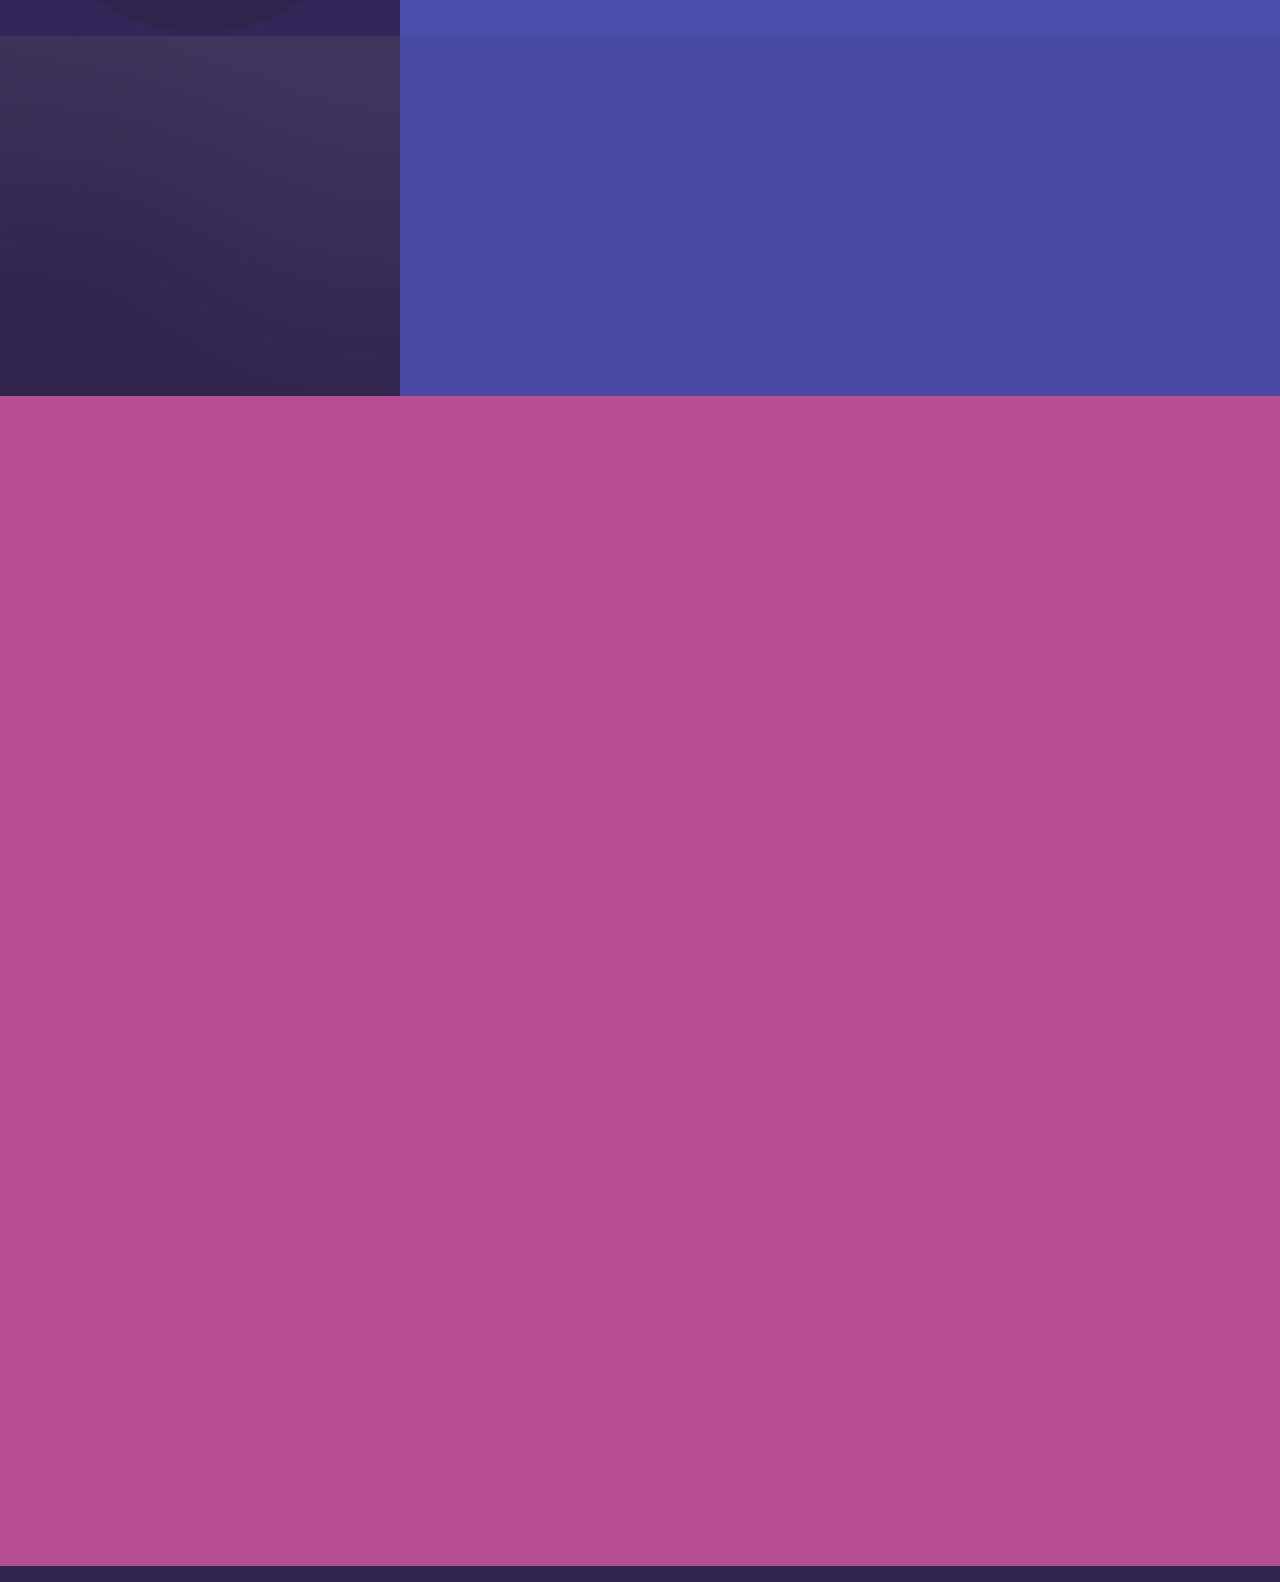
==== commit 507ab404: "fonts" ====
--- a/index.html
+++ b/index.html
@@ -1,7 +1,7 @@
 <!DOCTYPE HTML>
 <html>
 	<head>
-		<title>Hyperspace by HTML5 UP</title>
+		<title>Homepage</title>
 		<meta charset="utf-8" />
 		<meta name="viewport" content="width=device-width, initial-scale=1, user-scalable=no" />
 		<link rel="stylesheet" href="assets/css/main.css" />
@@ -28,7 +28,7 @@
 				<!-- Intro -->
 					<section id="intro" class="wrapper style1 fullscreen fade-up">
 						<div class="inner">
-							<h1>Urjit Bhosale</h1>
+							<h1 class="mainName">Urjit Bhosale</h1>
 							<p>I make tools that I need and enjoy making. </br>On this site you can find some of the tools that I've made and some blog entries.</p>
 							<ul class="actions">
 								<li><a href="#one" class="button scrolly">Learn more</a></li>
@@ -45,7 +45,7 @@
 									<h2>Web Apps</h2>
 									<p>Here are all the WebApps I have running right now!</p>
 									<ul class="actions">
-										<li><a href="generic.html" class="button">Learn more</a></li>
+										<li><a href="webapps.html" class="button">Learn more</a></li>
 									</ul>
 								</div>
 							</div>
@@ -57,7 +57,7 @@
 									<h2>Toolbox</h2>
 									<p>Things can sometimes get very repetative, Maybe some of these tools can ease your important yet boring tasks?</p>
 									<ul class="actions">
-										<li><a href="generic.html" class="button">Learn more</a></li>
+										<li><a href="#" class="button">Learn more</a></li>
 									</ul>
 								</div>
 							</div>
@@ -70,7 +70,7 @@
 									<h2>Blog</h2>
 									<p>Here are all the blog entires. You can also find some tutorials and guides in here for some of my tools.</p>
 									<ul class="actions">
-										<li><a href="generic.html" class="button">Learn more</a></li>
+										<li><a href="#" class="button">Learn more</a></li>
 									</ul>
 								</div>
 							</div>
--- a/assets/css/main.css
+++ b/assets/css/main.css
@@ -1,9 +1,11 @@
 @import url(fontawesome-all.min.css);
-
-/*
-	Hyperspace by HTML5 UP
-	html5up.net | @ajlkn
-	Free for personal and commercial use under the CCA 3.0 license (html5up.net/license)
+@import url('https://fonts.googleapis.com/css2?family=Press+Start+2P&family=Fira+Code:wght@300&display=swap');
+
+
+/*
+	Hyperspace by HTML5 UP
+	html5up.net | @ajlkn
+	Free for personal and commercial use under the CCA 3.0 license (html5up.net/license)
 */
 
 html, body, div, span, applet, object,
@@ -172,6 +174,7 @@
 
 	p {
 		margin: 0 0 2em 0;
+		font-family: 'Fira Code', monospace;
 	}
 
 	h1, h2, h3, h4, h5, h6 {
@@ -179,11 +182,13 @@
 		font-weight: bold;
 		line-height: 1.5;
 		margin: 0 0 0.5em 0;
+		font-family: 'Press Start 2P', cursive;
 	}
 
 		h1 a, h2 a, h3 a, h4 a, h5 a, h6 a {
 			color: inherit;
 			text-decoration: none;
+			
 		}
 
 	h1 {
@@ -1823,6 +1828,7 @@
 	input[type="button"],
 	button,
 	.button {
+		font-family: 'Fira Code', monospace;
 		-moz-appearance: none;
 		-webkit-appearance: none;
 		-ms-appearance: none;
@@ -1914,7 +1920,7 @@
 		input[type="button"].primary,
 		button.primary,
 		.button.primary {
-			background-color: #ffffff;
+			background-color: #69e2c1;
 			color: #312450 !important;
 		}
 
@@ -3906,4 +3912,9 @@
 				background-attachment: scroll;
 			}
 
-		}+		}
+
+
+.mainName{
+	font-family: 'Press Start 2P', cursive;
+}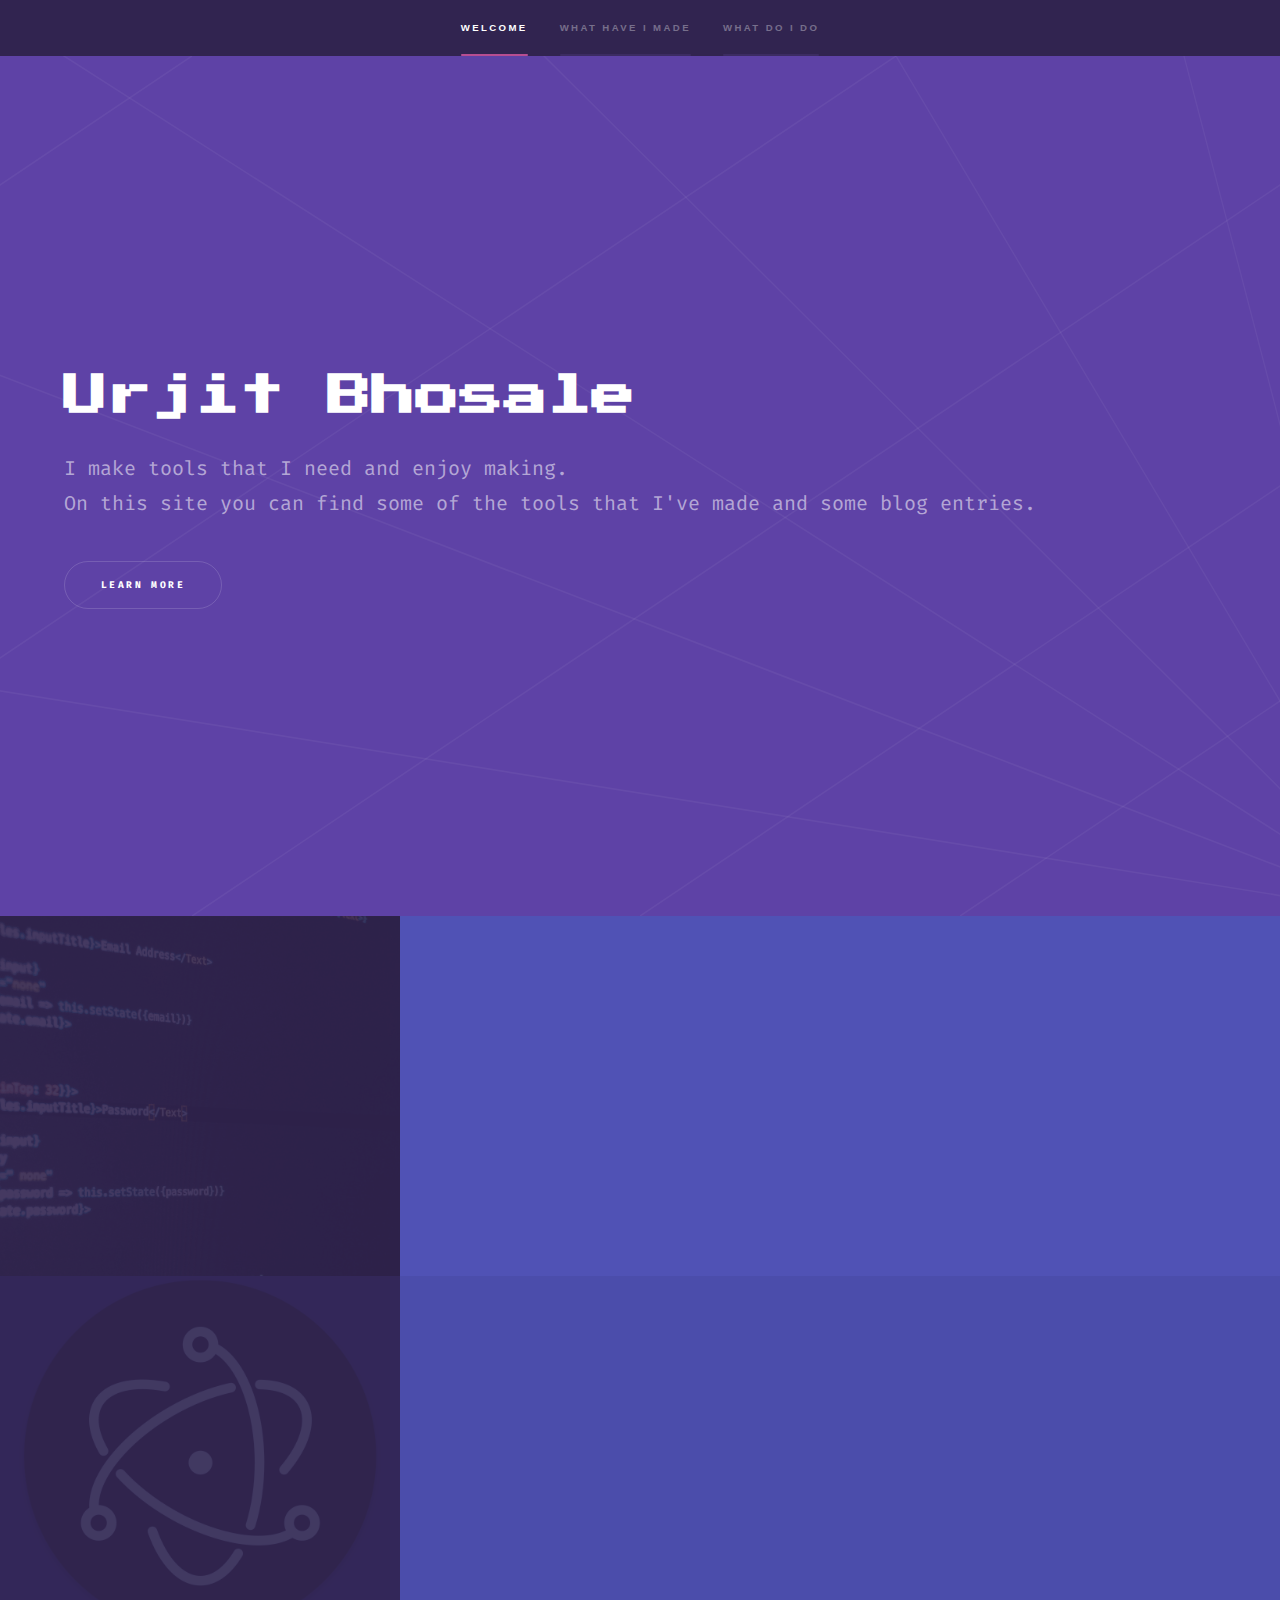
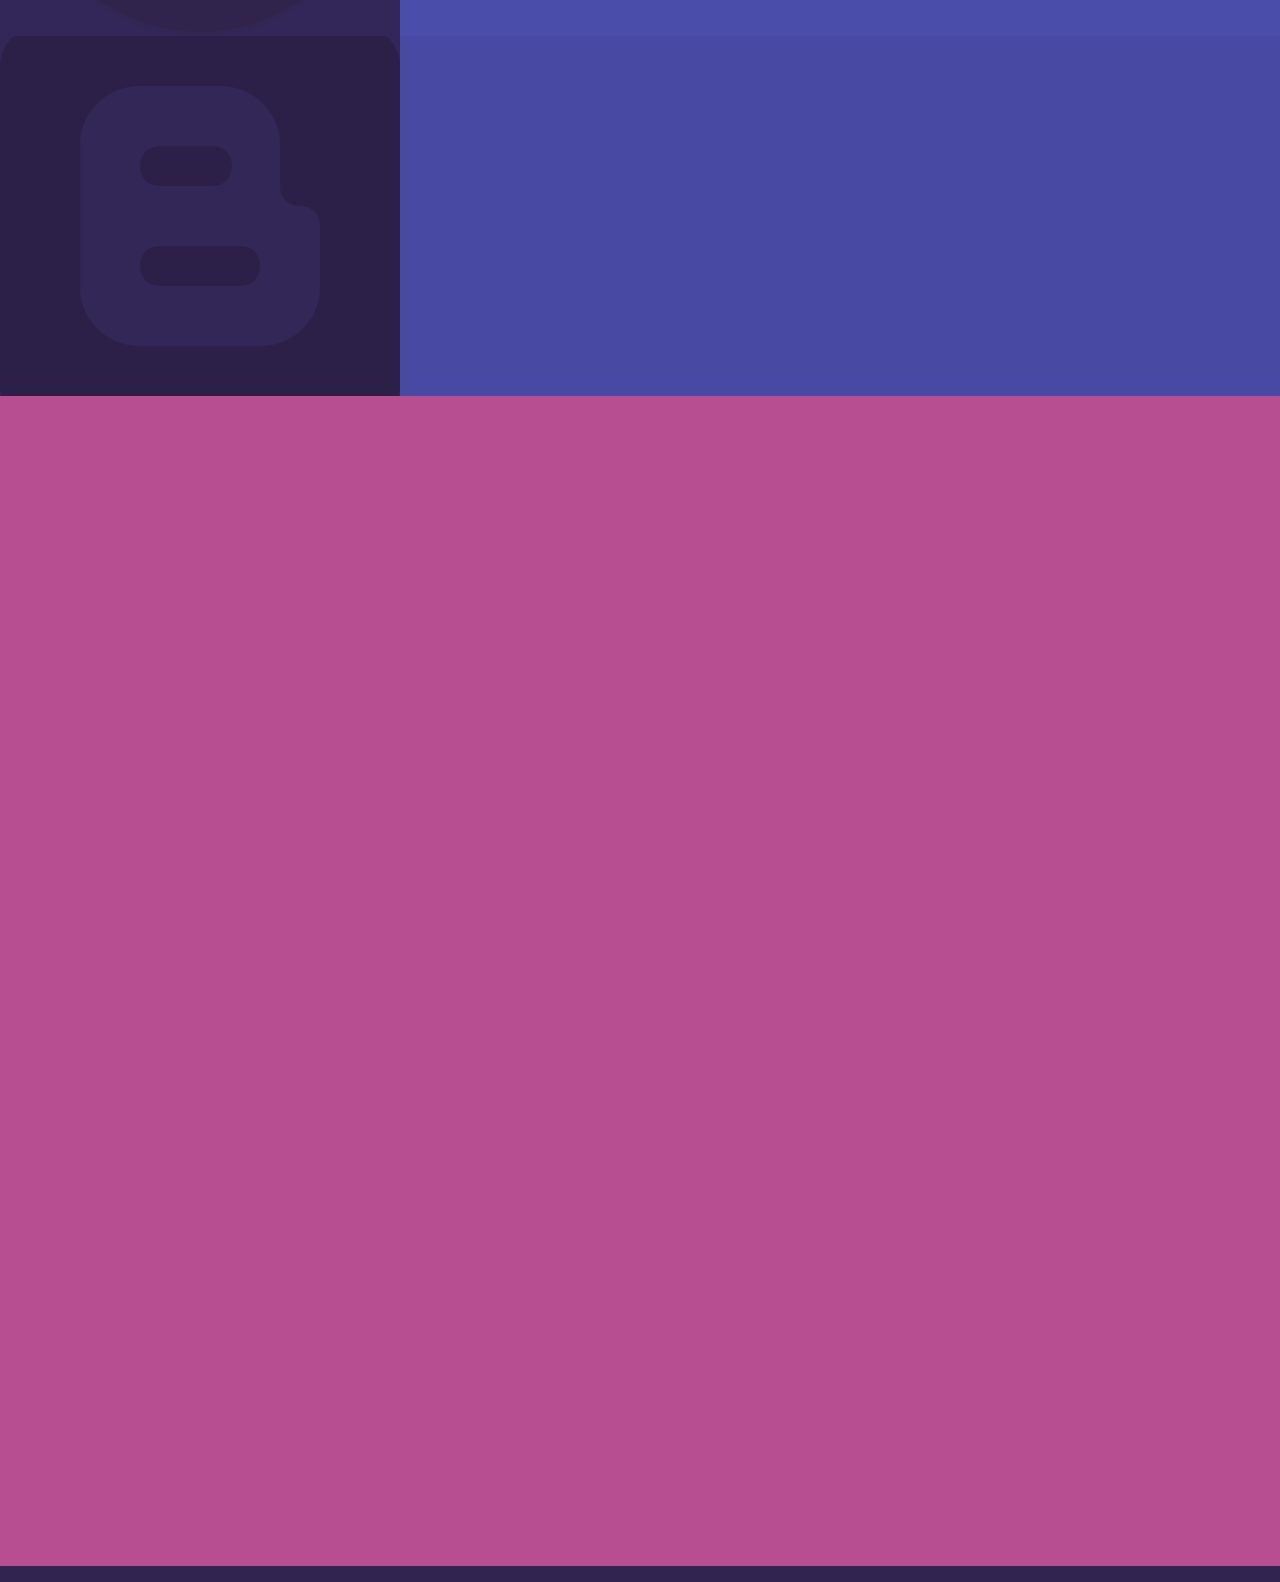
==== commit c1269bd4: "updated" ====
--- a/index.html
+++ b/index.html
@@ -57,7 +57,7 @@
 									<h2>Toolbox</h2>
 									<p>Things can sometimes get very repetative, Maybe some of these tools can ease your important yet boring tasks?</p>
 									<ul class="actions">
-										<li><a href="#" class="button">Learn more</a></li>
+										<li><a href="tools.html" class="button">Learn more</a></li>
 									</ul>
 								</div>
 							</div>
